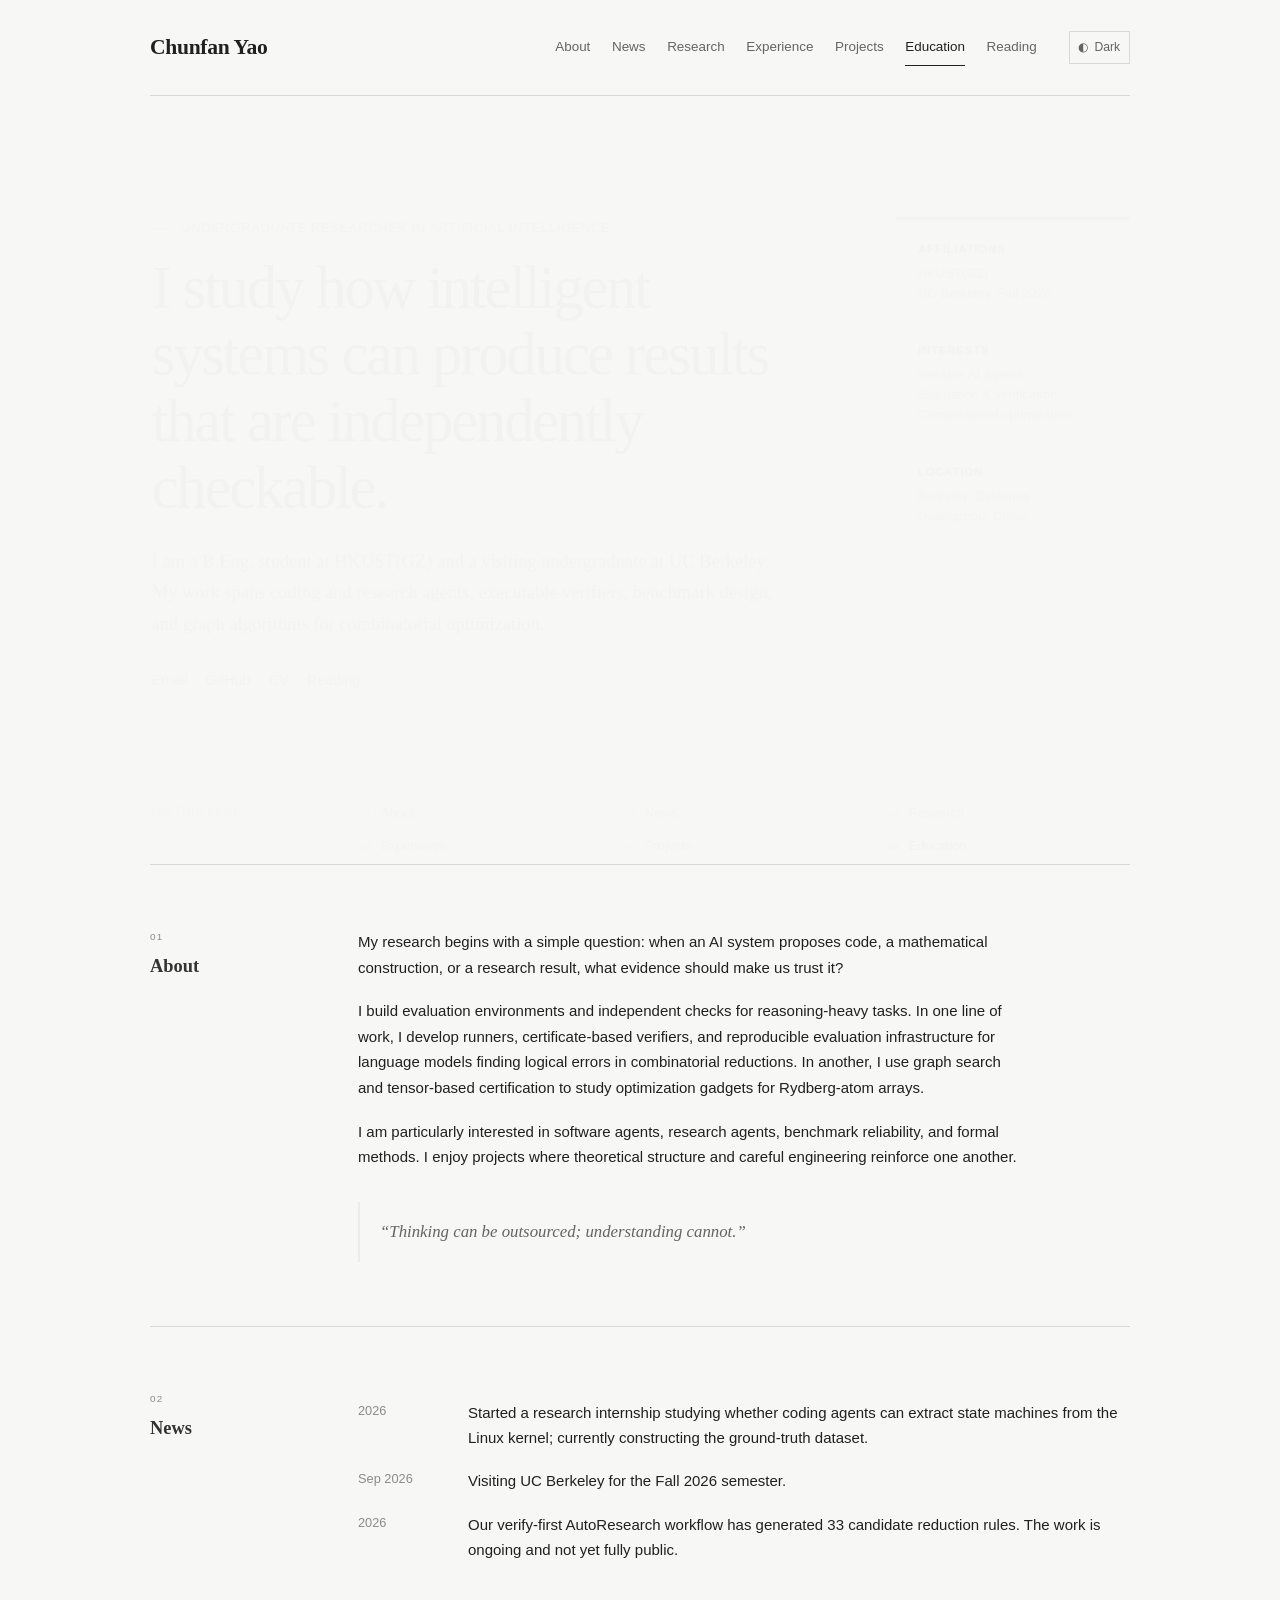
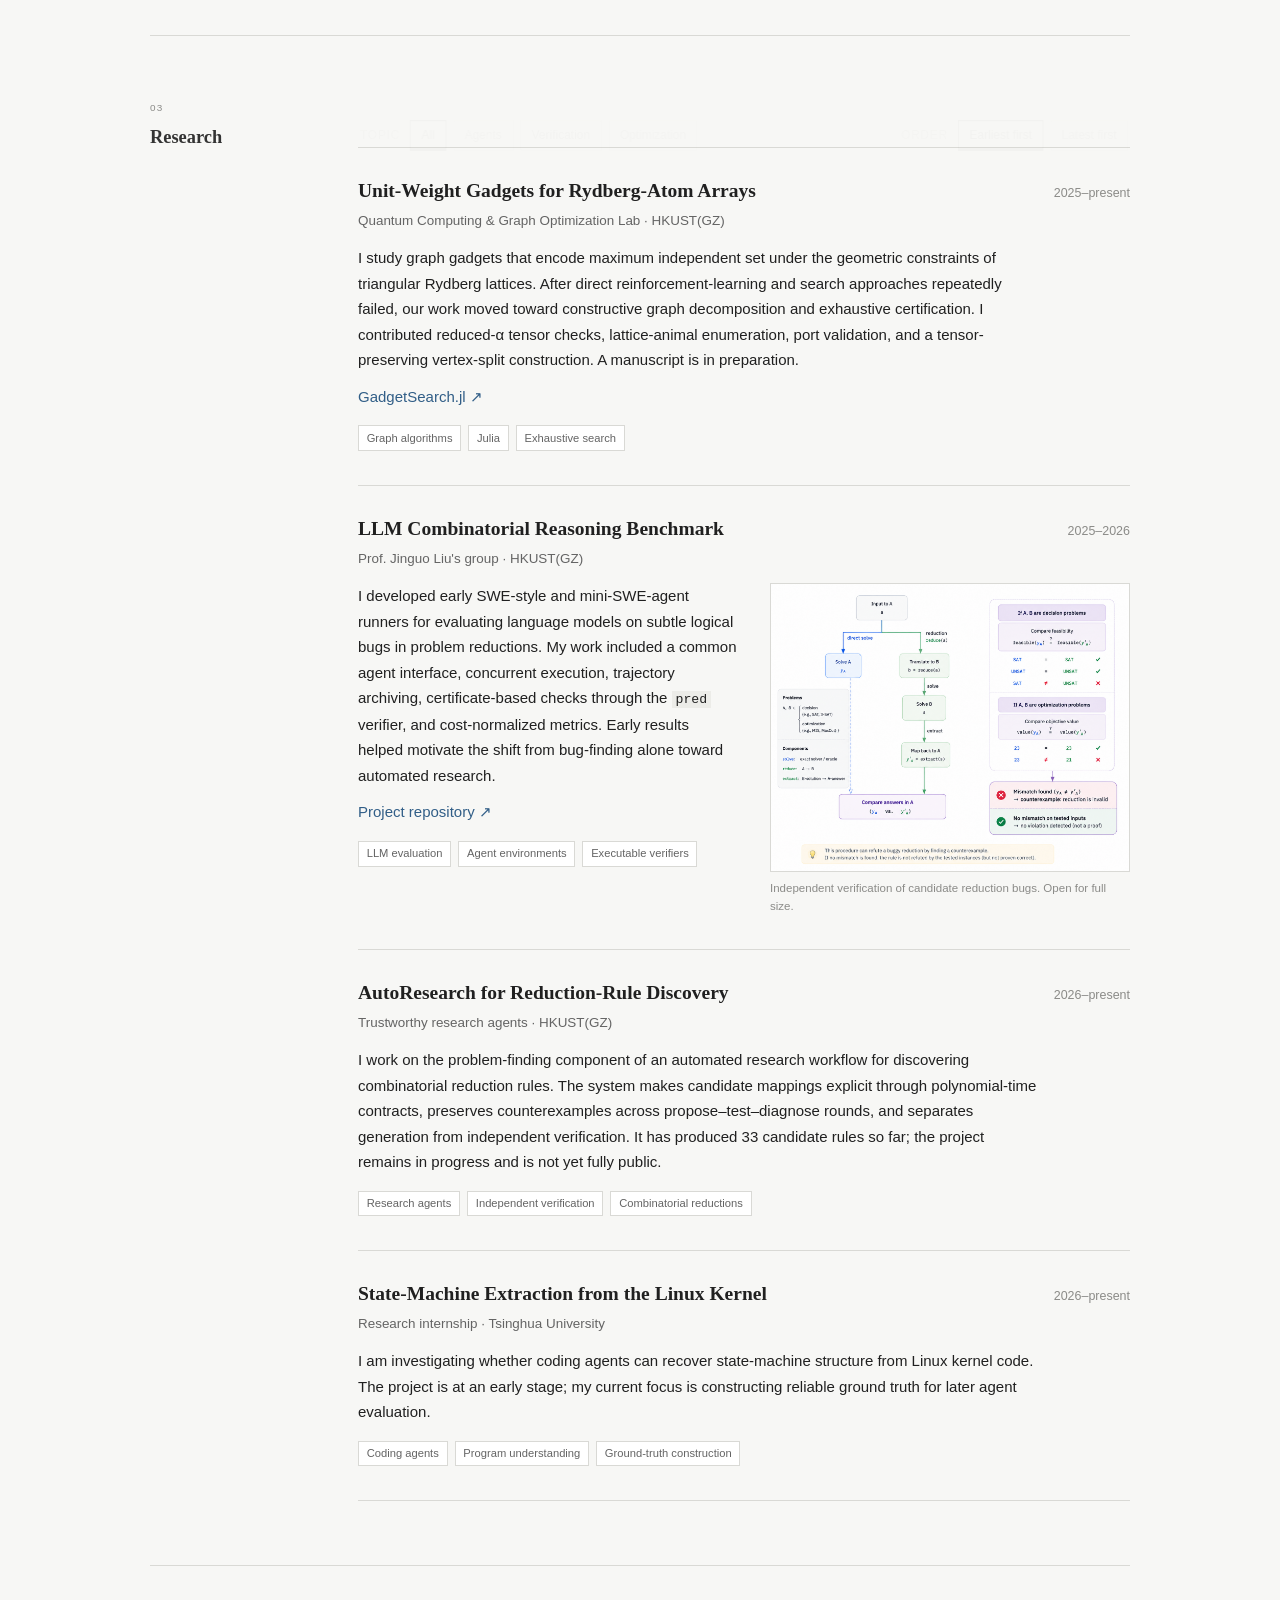
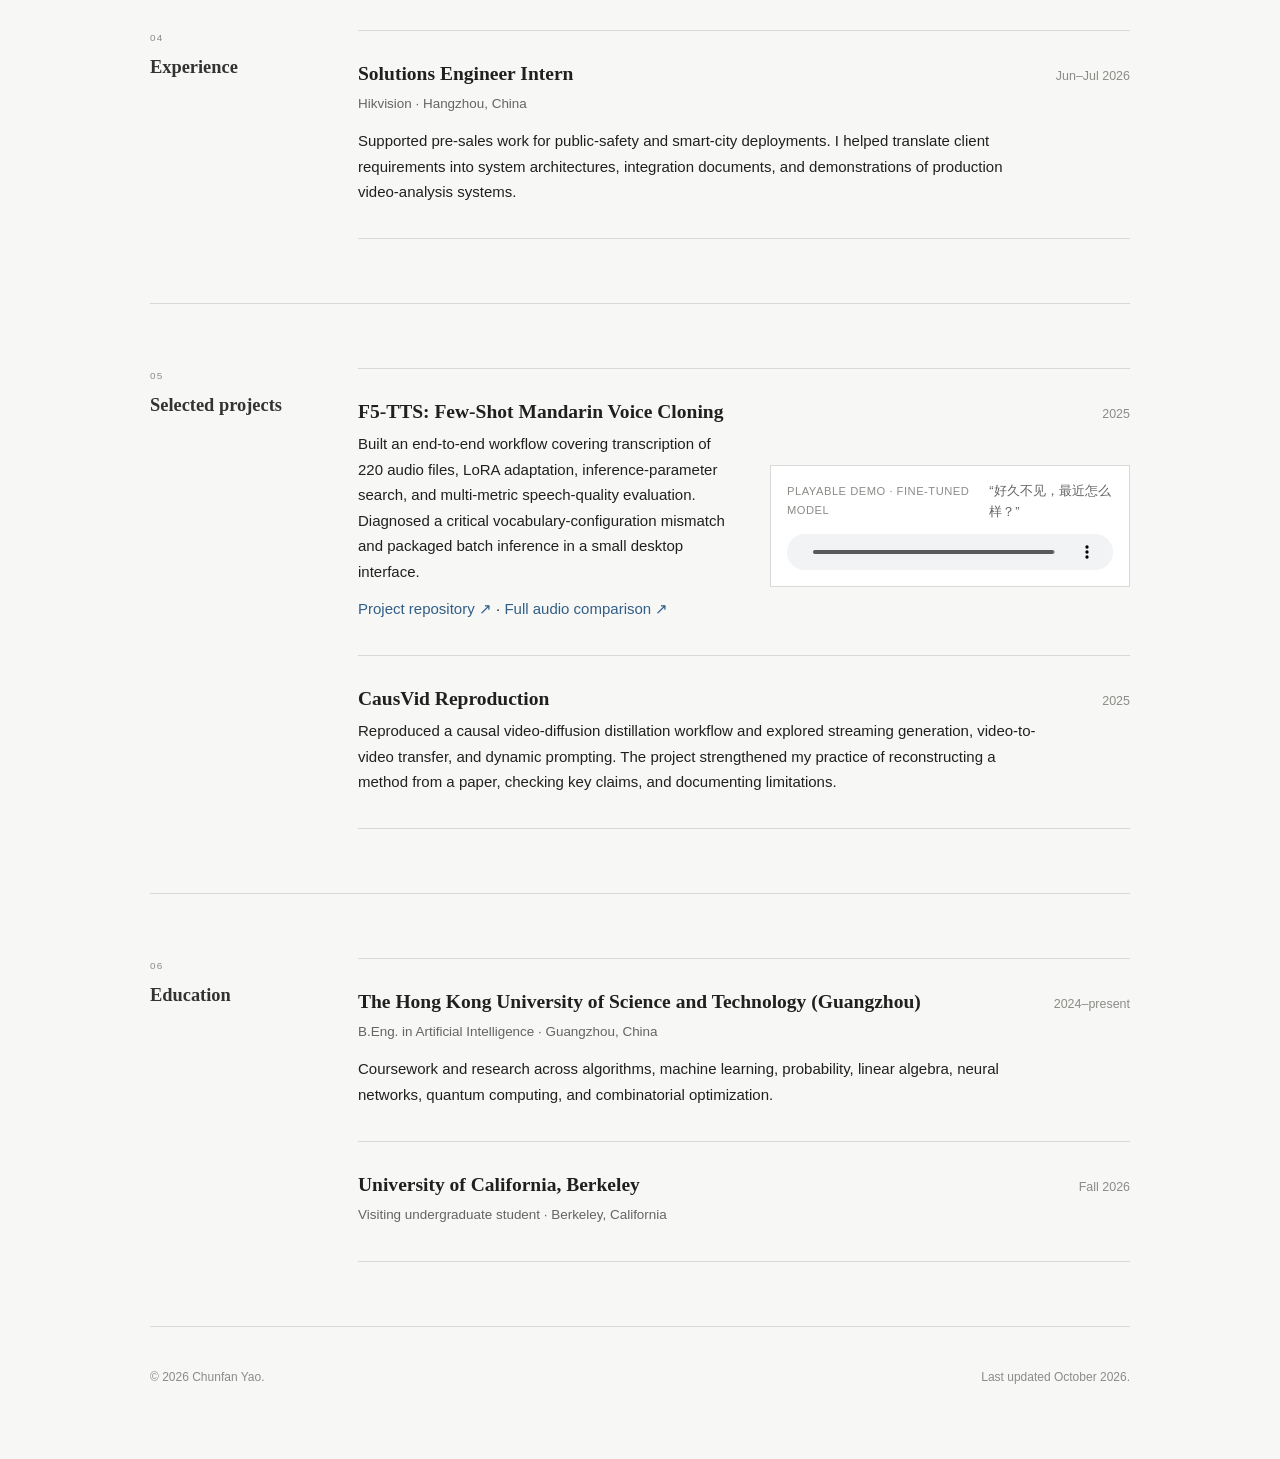
==== index.html @ 8dd17617 "Add project media previews" ====
<!doctype html>
<html lang="en">
<head>
  <meta charset="utf-8">
  <meta name="viewport" content="width=device-width, initial-scale=1">
  <meta name="description" content="Chunfan Yao is an undergraduate researcher working on reliable AI agents, executable verification, and combinatorial optimization.">
  <meta name="theme-color" content="#f7f7f5">
  <title>Chunfan Yao</title>
  <link rel="stylesheet" href="style.css">
</head>
<body>
  <a class="skip-link" href="#main">Skip to content</a>

  <div class="page">
    <header class="masthead">
      <a class="identity" href="#top" aria-label="Chunfan Yao, home">
        <span class="name">Chunfan Yao</span>
      </a>

      <nav aria-label="Primary navigation">
        <a href="#about">About</a>
        <a href="#news">News</a>
        <a href="#research">Research</a>
        <a href="#experience">Experience</a>
        <a href="#projects">Projects</a>
        <a href="#education">Education</a>
        <a href="reading/">Reading</a>
      </nav>
      <button class="theme-toggle" type="button" aria-label="Switch to dark theme" aria-pressed="false">
        <span aria-hidden="true">◐</span><span class="theme-label">Dark</span>
      </button>
    </header>

    <main id="main">
      <section class="intro" id="top">
        <div class="intro-copy">
          <p class="role">Undergraduate researcher in artificial intelligence</p>
          <h1>I study how intelligent systems can produce results that are independently checkable.</h1>
          <p class="lede">I am a B.Eng. student at HKUST(GZ) and a visiting undergraduate at UC Berkeley. My work spans coding and research agents, executable verifiers, benchmark design, and graph algorithms for combinatorial optimization.</p>

          <div class="links" aria-label="Contact and profile links">
            <a href="mailto:cfyao_berk@berkeley.edu">Email</a>
            <a href="https://github.com/Ferrari-72" target="_blank" rel="noopener">GitHub</a>
            <a href="resume.pdf" target="_blank" rel="noopener">CV</a>
            <a href="reading/">Reading</a>
          </div>
        </div>

        <aside class="details" aria-label="Current affiliations and interests">
          <div>
            <h2>Affiliations</h2>
            <p>HKUST(GZ)<br>UC Berkeley, Fall 2026</p>
          </div>
          <div>
            <h2>Interests</h2>
            <p>Reliable AI agents<br>Evaluation &amp; verification<br>Combinatorial optimization</p>
          </div>
          <div>
            <h2>Location</h2>
            <p>Berkeley, California<br>Guangzhou, China</p>
          </div>
        </aside>
      </section>

      <nav class="page-index" aria-label="Page contents">
        <p class="page-index-title">On this page</p>
        <div class="page-index-links">
          <a href="#about"><span>01</span>About</a>
          <a href="#news"><span>02</span>News</a>
          <a href="#research"><span>03</span>Research</a>
          <a href="#experience"><span>04</span>Experience</a>
          <a href="#projects"><span>05</span>Projects</a>
          <a href="#education"><span>06</span>Education</a>
        </div>
      </nav>

      <section id="about">
        <div class="section-label"><h2>About</h2></div>
        <div class="section-content prose">
          <p>My research begins with a simple question: when an AI system proposes code, a mathematical construction, or a research result, what evidence should make us trust it?</p>
          <p>I build evaluation environments and independent checks for reasoning-heavy tasks. In one line of work, I develop runners, certificate-based verifiers, and reproducible evaluation infrastructure for language models finding logical errors in combinatorial reductions. In another, I use graph search and tensor-based certification to study optimization gadgets for Rydberg-atom arrays.</p>
          <p>I am particularly interested in software agents, research agents, benchmark reliability, and formal methods. I enjoy projects where theoretical structure and careful engineering reinforce one another.</p>
          <blockquote class="personal-quote">
            <p>“Thinking can be outsourced; understanding cannot.”</p>
          </blockquote>
        </div>
      </section>

      <section id="news">
        <div class="section-label"><h2>News</h2></div>
        <div class="section-content">
          <ol class="news-list">
            <li><time datetime="2026">2026</time><span>Started a research internship studying whether coding agents can extract state machines from the Linux kernel; currently constructing the ground-truth dataset.</span></li>
            <li><time datetime="2026-09">Sep 2026</time><span>Visiting UC Berkeley for the Fall 2026 semester.</span></li>
            <li><time datetime="2026">2026</time><span>Our verify-first AutoResearch workflow has generated 33 candidate reduction rules. The work is ongoing and not yet fully public.</span></li>
          </ol>
        </div>
      </section>

      <section id="research">
        <div class="section-label"><h2>Research</h2></div>
        <div class="section-content">
          <div class="research-tools">
            <div class="research-tool-group" aria-label="Filter research by topic">
              <span>Topic</span>
              <button type="button" data-filter="all" aria-pressed="true">All</button>
              <button type="button" data-filter="agents" aria-pressed="false">Agents</button>
              <button type="button" data-filter="verification" aria-pressed="false">Verification</button>
              <button type="button" data-filter="optimization" aria-pressed="false">Optimization</button>
            </div>
            <div class="research-tool-group" aria-label="Sort research by time">
              <span>Order</span>
              <button type="button" data-research-sort="asc" aria-pressed="true">Earliest first</button>
              <button type="button" data-research-sort="desc" aria-pressed="false">Latest first</button>
            </div>
          </div>
          <div class="entries" id="research-list" aria-live="polite">
          <article class="entry" data-topics="agents verification" data-sequence="3">
            <div class="entry-heading">
              <h3>AutoResearch for Reduction-Rule Discovery</h3>
              <span>2026–present</span>
            </div>
            <p class="meta">Trustworthy research agents · HKUST(GZ)</p>
            <p>I work on the problem-finding component of an automated research workflow for discovering combinatorial reduction rules. The system makes candidate mappings explicit through polynomial-time contracts, preserves counterexamples across propose–test–diagnose rounds, and separates generation from independent verification. It has produced 33 candidate rules so far; the project remains in progress and is not yet fully public.</p>
            <ul class="tags" aria-label="Topics"><li>Research agents</li><li>Independent verification</li><li>Combinatorial reductions</li></ul>
          </article>

          <article class="entry" data-topics="agents verification" data-sequence="2">
            <div class="entry-heading">
              <h3>LLM Combinatorial Reasoning Benchmark</h3>
              <span>2025–2026</span>
            </div>
            <p class="meta">Prof. Jinguo Liu's group · HKUST(GZ)</p>
            <div class="entry-layout">
              <div class="entry-copy">
                <p>I developed early SWE-style and mini-SWE-agent runners for evaluating language models on subtle logical bugs in problem reductions. My work included a common agent interface, concurrent execution, trajectory archiving, certificate-based checks through the <code>pred</code> verifier, and cost-normalized metrics. Early results helped motivate the shift from bug-finding alone toward automated research.</p>
                <p><a class="inline-link" href="https://github.com/CodingThrust/problem-reductions-benchmark" target="_blank" rel="noopener">Project repository ↗</a></p>
                <ul class="tags" aria-label="Topics"><li>LLM evaluation</li><li>Agent environments</li><li>Executable verifiers</li></ul>
              </div>
              <figure class="project-visual">
                <a href="assets/projects/benchmark-verification.png" target="_blank" rel="noopener" aria-label="Open the benchmark verification diagram at full size">
                  <img src="assets/projects/benchmark-verification.png" width="1400" height="1120" loading="lazy" decoding="async" alt="Diagram showing how direct and reduced solutions are independently compared to identify invalid problem reductions.">
                </a>
                <figcaption>Independent verification of candidate reduction bugs. Open for full size.</figcaption>
              </figure>
            </div>
          </article>

          <article class="entry" data-topics="verification optimization" data-sequence="1">
            <div class="entry-heading">
              <h3>Unit-Weight Gadgets for Rydberg-Atom Arrays</h3>
              <span>2025–present</span>
            </div>
            <p class="meta">Quantum Computing &amp; Graph Optimization Lab · HKUST(GZ)</p>
            <p>I study graph gadgets that encode maximum independent set under the geometric constraints of triangular Rydberg lattices. After direct reinforcement-learning and search approaches repeatedly failed, our work moved toward constructive graph decomposition and exhaustive certification. I contributed reduced-α tensor checks, lattice-animal enumeration, port validation, and a tensor-preserving vertex-split construction. A manuscript is in preparation.</p>
            <p><a class="inline-link" href="https://github.com/isPANN/GadgetSearch.jl" target="_blank" rel="noopener">GadgetSearch.jl ↗</a></p>
            <ul class="tags" aria-label="Topics"><li>Graph algorithms</li><li>Julia</li><li>Exhaustive search</li></ul>
          </article>

          <article class="entry" data-topics="agents" data-sequence="4">
            <div class="entry-heading">
              <h3>State-Machine Extraction from the Linux Kernel</h3>
              <span>2026–present</span>
            </div>
            <p class="meta">Research internship · Tsinghua University</p>
            <p>I am investigating whether coding agents can recover state-machine structure from Linux kernel code. The project is at an early stage; my current focus is constructing reliable ground truth for later agent evaluation.</p>
            <ul class="tags" aria-label="Topics"><li>Coding agents</li><li>Program understanding</li><li>Ground-truth construction</li></ul>
          </article>
          </div>
        </div>
      </section>

      <section id="experience">
        <div class="section-label"><h2>Experience</h2></div>
        <div class="section-content entries compact">
          <article class="entry">
            <div class="entry-heading">
              <h3>Solutions Engineer Intern</h3>
              <span>Jun–Jul 2026</span>
            </div>
            <p class="meta">Hikvision · Hangzhou, China</p>
            <p>Supported pre-sales work for public-safety and smart-city deployments. I helped translate client requirements into system architectures, integration documents, and demonstrations of production video-analysis systems.</p>
          </article>
        </div>
      </section>

      <section id="projects">
        <div class="section-label"><h2>Selected projects</h2></div>
        <div class="section-content entries compact">
          <article class="entry">
            <div class="entry-heading"><h3>F5-TTS: Few-Shot Mandarin Voice Cloning</h3><span>2025</span></div>
            <div class="entry-layout entry-layout--audio">
              <div class="entry-copy">
                <p>Built an end-to-end workflow covering transcription of 220 audio files, LoRA adaptation, inference-parameter search, and multi-metric speech-quality evaluation. Diagnosed a critical vocabulary-configuration mismatch and packaged batch inference in a small desktop interface.</p>
                <p><a class="inline-link" href="https://github.com/Ferrari-72/F5TTS-Child-Voice-Finetune" target="_blank" rel="noopener">Project repository ↗</a> <span aria-hidden="true">·</span> <a class="inline-link" href="https://ferrari-72.github.io/F5TTS-Child-Voice-Finetune/" target="_blank" rel="noopener">Full audio comparison ↗</a></p>
              </div>
              <div class="audio-demo">
                <div class="audio-demo-label">
                  <span>Playable demo · fine-tuned model</span>
                  <strong lang="zh-CN">“好久不见，最近怎么样？”</strong>
                </div>
                <audio controls preload="metadata" aria-label="F5-TTS synthesized Mandarin speech sample">
                  <source src="assets/audio/f5tts-mandarin-demo.wav" type="audio/wav">
                  Your browser does not support embedded audio.
                </audio>
              </div>
            </div>
          </article>
          <article class="entry">
            <div class="entry-heading"><h3>CausVid Reproduction</h3><span>2025</span></div>
            <p>Reproduced a causal video-diffusion distillation workflow and explored streaming generation, video-to-video transfer, and dynamic prompting. The project strengthened my practice of reconstructing a method from a paper, checking key claims, and documenting limitations.</p>
          </article>
        </div>
      </section>

      <section id="education">
        <div class="section-label"><h2>Education</h2></div>
        <div class="section-content entries compact">
          <article class="entry">
            <div class="entry-heading">
              <h3>The Hong Kong University of Science and Technology (Guangzhou)</h3>
              <span>2024–present</span>
            </div>
            <p class="meta">B.Eng. in Artificial Intelligence · Guangzhou, China</p>
            <p>Coursework and research across algorithms, machine learning, probability, linear algebra, neural networks, quantum computing, and combinatorial optimization.</p>
          </article>
          <article class="entry">
            <div class="entry-heading">
              <h3>University of California, Berkeley</h3>
              <span>Fall 2026</span>
            </div>
            <p class="meta">Visiting undergraduate student · Berkeley, California</p>
          </article>
        </div>
      </section>
    </main>

    <footer>
      <p>© 2026 Chunfan Yao.</p>
      <p>Last updated October 2026.</p>
    </footer>
  </div>
  <button class="back-to-top" type="button" aria-label="Back to top">↑</button>
  <script src="script.js"></script>
</body>
</html>
---- style.css ----
:root {
  --paper: #f7f7f5;
  --surface: #ffffff;
  --ink: #202020;
  --muted: #646464;
  --faint: #8b8b88;
  --line: #d9d9d5;
  --link: #315e87;
  --accent: #ecece8;
  --width: 980px;
  --serif: Georgia, "Times New Roman", serif;
  --sans: Arial, "Helvetica Neue", Helvetica, sans-serif;
  color-scheme: light;
}

html[data-theme="dark"] {
  --paper: #181817;
  --surface: #222220;
  --ink: #eeeeea;
  --muted: #b4b4ae;
  --faint: #8f8f89;
  --line: #3b3b38;
  --link: #8db8dc;
  --accent: #272725;
  color-scheme: dark;
}

* { box-sizing: border-box; }

::selection {
  color: #111;
  background: #dce7ef;
}

html[data-theme="dark"] ::selection {
  color: #fff;
  background: #36566f;
}

html {
  scroll-behavior: smooth;
  scroll-padding-top: 2rem;
}

body {
  margin: 0;
  color: var(--ink);
  background: var(--paper);
  font-family: var(--sans);
  font-size: 15px;
  line-height: 1.7;
  text-rendering: optimizeLegibility;
  transition: color .2s ease, background-color .2s ease;
}

a { color: inherit; }

.skip-link {
  position: fixed;
  top: -5rem;
  left: 1rem;
  z-index: 10;
  padding: .55rem .8rem;
  background: var(--ink);
  color: #fff;
}

.skip-link:focus { top: 1rem; }

.page {
  width: min(calc(100% - 3rem), var(--width));
  margin: 0 auto;
}

.masthead {
  display: flex;
  min-height: 96px;
  align-items: center;
  gap: 2rem;
  border-bottom: 1px solid var(--line);
}

.identity {
  display: inline-flex;
  align-items: baseline;
  gap: .6rem;
  text-decoration: none;
}

.name {
  font-family: var(--serif);
  font-size: 1.35rem;
  font-weight: 700;
  letter-spacing: -.015em;
  transition: color .18s ease;
}

.identity:hover .name { color: var(--link); }

nav {
  display: flex;
  flex-wrap: wrap;
  gap: 1.35rem;
  margin-left: auto;
}

nav a,
.links a,
.inline-link {
  color: var(--link);
  text-decoration: none;
}

nav a {
  position: relative;
  color: var(--muted);
  font-size: .84rem;
}

nav a::after {
  position: absolute;
  right: 0;
  bottom: -.45rem;
  left: 0;
  height: 1px;
  background: currentColor;
  content: "";
  opacity: 0;
  transform: scaleX(.25);
  transition: opacity .18s ease, transform .18s ease;
}

nav a.active {
  color: var(--ink);
}

nav a.active::after {
  opacity: 1;
  transform: scaleX(1);
}

nav a:hover,
.links a:hover,
.inline-link:hover {
  color: var(--ink);
  text-decoration: underline;
  text-underline-offset: .2em;
}

.theme-toggle,
.research-tools button,
.reading-filters button,
.back-to-top {
  border: 1px solid var(--line);
  color: var(--muted);
  background: transparent;
  font: inherit;
  cursor: pointer;
}

.theme-toggle {
  display: inline-flex;
  align-items: center;
  gap: .38rem;
  padding: .3rem .55rem;
  font-size: .76rem;
}

.theme-toggle:hover,
.research-tools button:hover,
.research-tools button[aria-pressed="true"],
.reading-filters button:hover,
.reading-filters button[aria-pressed="true"],
.back-to-top:hover {
  border-color: var(--ink);
  color: var(--ink);
}

.intro {
  display: grid;
  grid-template-columns: minmax(0, 1fr) 235px;
  gap: 5rem;
  padding: 6.25rem 0 5.25rem;
}

.intro-copy,
.section-content,
.entry-heading h3 {
  min-width: 0;
}

.role {
  display: flex;
  align-items: center;
  gap: .65rem;
  margin: 0 0 1rem;
  color: var(--muted);
  font-size: .82rem;
  letter-spacing: .045em;
  text-transform: uppercase;
}

.role::before {
  width: 1.2rem;
  height: 1px;
  background: var(--link);
  content: "";
}

h1,
h2,
h3,
p { margin-top: 0; }

h1 {
  max-width: 710px;
  margin-bottom: 1.5rem;
  font-family: var(--serif);
  font-size: clamp(2.25rem, 5vw, 3.8rem);
  font-weight: 400;
  letter-spacing: -.035em;
  line-height: 1.1;
}

.lede {
  max-width: 650px;
  color: #454545;
  font-family: var(--serif);
  font-size: 1.16rem;
  line-height: 1.7;
}

html[data-theme="dark"] .lede,
html[data-theme="dark"] .details p,
html[data-theme="dark"] .section-label h2 {
  color: var(--ink);
}

.links {
  display: flex;
  gap: 1.15rem;
  margin-top: 1.8rem;
  font-size: .9rem;
}

.details {
  align-self: start;
  padding: 1.25rem 1.4rem;
  border-top: 3px solid var(--ink);
  background: var(--accent);
}

html[data-theme="dark"] .details div + div {
  border-color: var(--line);
}

.details div + div {
  margin-top: 1.15rem;
  padding-top: 1.15rem;
  border-top: 1px solid #d2d2cd;
}

.details h2 {
  margin-bottom: .25rem;
  font-size: .72rem;
  letter-spacing: .07em;
  text-transform: uppercase;
}

.details p {
  margin-bottom: 0;
  color: #52524f;
  font-size: .82rem;
  line-height: 1.55;
}

nav.page-index {
  display: grid;
  grid-template-columns: 160px minmax(0, 1fr);
  gap: 3rem;
  margin: 0;
  padding: 1.45rem 0 1.6rem;
  border-top: 1px solid var(--line);
  border-bottom: 1px solid var(--line);
}

.page-index-title {
  margin: 0;
  color: var(--faint);
  font-size: .68rem;
  letter-spacing: .1em;
  text-transform: uppercase;
}

.page-index-links {
  display: grid;
  grid-template-columns: repeat(3, minmax(0, 1fr));
  gap: .65rem 1.5rem;
}

nav.page-index a {
  display: flex;
  align-items: baseline;
  gap: .55rem;
  color: var(--muted);
  font-size: .82rem;
}

nav.page-index a::after { display: none; }

nav.page-index a span {
  color: var(--faint);
  font-size: .62rem;
  font-variant-numeric: tabular-nums;
  letter-spacing: .08em;
}

nav.page-index a:hover,
nav.page-index a.active {
  color: var(--ink);
  text-decoration: none;
}

nav.page-index a.active span { color: var(--link); }

main { counter-reset: section-index; }

main > section:not(.intro):not(.reading-intro) {
  counter-increment: section-index;
}

main > section:not(.intro) {
  display: grid;
  grid-template-columns: 160px minmax(0, 1fr);
  gap: 3rem;
  padding: 4rem 0;
  border-top: 1px solid var(--line);
}

.section-label h2 {
  position: sticky;
  top: 1.5rem;
  margin: 0;
  color: #333;
  font-family: var(--serif);
  font-size: 1.15rem;
  font-weight: 700;
}

.section-label h2::before {
  display: block;
  margin-bottom: .35rem;
  color: var(--faint);
  content: counter(section-index, decimal-leading-zero);
  font-family: var(--sans);
  font-size: .62rem;
  font-weight: 400;
  letter-spacing: .12em;
}

.prose p {
  max-width: 660px;
  margin-bottom: 1.15rem;
}

.prose p:last-child { margin-bottom: 0; }

.personal-quote {
  max-width: 660px;
  margin: 2rem 0 0;
  padding: 1rem 0 1rem 1.25rem;
  border-left: 2px solid var(--accent);
  color: var(--muted);
  font-family: var(--serif);
  font-size: 1.05rem;
  font-style: italic;
}

.personal-quote p { margin: 0; }

.news-list {
  margin: 0;
  padding: 0;
  list-style: none;
}

.news-list li {
  display: grid;
  grid-template-columns: 90px minmax(0, 1fr);
  gap: 1.25rem;
  padding: .55rem 0;
}

.news-list time {
  color: var(--faint);
  font-size: .8rem;
  font-variant-numeric: tabular-nums;
}

.research-tools {
  display: flex;
  flex-wrap: wrap;
  align-items: flex-start;
  justify-content: space-between;
  gap: .75rem 1.5rem;
  margin-bottom: 1rem;
}

.research-tool-group {
  display: flex;
  flex-wrap: wrap;
  align-items: center;
  gap: .45rem;
}

.research-tool-group > span {
  margin-right: .2rem;
  color: var(--faint);
  font-size: .75rem;
  text-transform: uppercase;
  letter-spacing: .06em;
}

.research-tools button {
  padding: .28rem .65rem;
  font-size: .75rem;
}

.research-tools button[aria-pressed="true"] {
  background: var(--accent);
  box-shadow: inset 0 -2px 0 var(--ink);
}

.entries { border-top: 1px solid var(--line); }

.entry {
  padding: 1.9rem 0 2.1rem;
  border-bottom: 1px solid var(--line);
}

.entry[hidden] { display: none; }

.entry-heading {
  display: flex;
  align-items: baseline;
  justify-content: space-between;
  gap: 1.5rem;
}

.entry h3 {
  margin-bottom: .35rem;
  font-family: var(--serif);
  font-size: 1.22rem;
  line-height: 1.35;
}

.entry-heading > span {
  flex: 0 0 auto;
  color: var(--faint);
  font-size: .78rem;
  font-variant-numeric: tabular-nums;
}

.meta {
  margin-bottom: .75rem;
  color: var(--muted);
  font-size: .84rem;
}

.entry p:not(.meta) {
  max-width: 680px;
  margin-bottom: .7rem;
}

.entry p:last-child { margin-bottom: 0; }

.entry-layout {
  display: grid;
  gap: 1.25rem;
  align-items: start;
}

.entry-copy { min-width: 0; }

.project-visual {
  margin: 0;
}

.project-visual a {
  display: block;
  overflow: hidden;
  border: 1px solid var(--line);
  background: #fff;
}

.project-visual img {
  display: block;
  width: 100%;
  height: auto;
}

.project-visual figcaption {
  margin-top: .55rem;
  color: var(--faint);
  font-size: .72rem;
  line-height: 1.5;
}

.audio-demo {
  margin: 0;
  padding: .85rem 1rem 1rem;
  border: 1px solid var(--line);
  background: var(--surface);
}

.audio-demo-label {
  display: flex;
  align-items: baseline;
  justify-content: space-between;
  gap: 1rem;
  margin-bottom: .7rem;
}

.audio-demo-label span {
  color: var(--faint);
  font-size: .7rem;
  letter-spacing: .045em;
  text-transform: uppercase;
}

.audio-demo-label strong {
  color: var(--muted);
  font-size: .8rem;
  font-weight: 500;
}

.audio-demo audio {
  display: block;
  width: 100%;
  height: 2.25rem;
}

@media (min-width: 980px) {
  .entry-layout {
    grid-template-columns: minmax(0, 1fr) minmax(280px, 360px);
    gap: 2rem;
  }

  .entry-layout--audio { align-items: center; }
}

.tags {
  display: flex;
  flex-wrap: wrap;
  gap: .45rem;
  margin: 1rem 0 0;
  padding: 0;
  list-style: none;
}

.tags li {
  padding: .15rem .48rem;
  border: 1px solid var(--line);
  color: var(--muted);
  background: var(--surface);
  font-size: .7rem;
}

code {
  padding: .08rem .25rem;
  background: var(--accent);
  font-size: .88em;
}

footer {
  display: flex;
  justify-content: space-between;
  gap: 1rem;
  padding: 2.5rem 0 4.5rem;
  border-top: 1px solid var(--line);
  color: var(--faint);
  font-size: .75rem;
}

footer p { margin: 0; }

.back-to-top {
  position: fixed;
  right: 1.3rem;
  bottom: 1.3rem;
  display: grid;
  width: 2.35rem;
  height: 2.35rem;
  place-items: center;
  background: var(--paper);
  opacity: 0;
  pointer-events: none;
  transform: translateY(.5rem);
  transition: opacity .18s ease, transform .18s ease, color .18s ease, border-color .18s ease;
}

.back-to-top.visible {
  opacity: 1;
  pointer-events: auto;
  transform: translateY(0);
}

.reveal-on-scroll {
  opacity: .02;
  transform: translateY(20px) scale(.995);
  transition:
    opacity .68s cubic-bezier(.22, 1, .36, 1),
    transform .68s cubic-bezier(.22, 1, .36, 1);
  will-change: opacity, transform;
}

.reveal-on-scroll.is-visible {
  opacity: 1;
  transform: translateY(0) scale(1);
  will-change: auto;
}

.sr-only {
  position: absolute;
  width: 1px;
  height: 1px;
  padding: 0;
  margin: -1px;
  overflow: hidden;
  clip: rect(0, 0, 0, 0);
  white-space: nowrap;
  border: 0;
}

main > section.reading-intro {
  display: block;
  max-width: 760px;
  padding: 6.5rem 0 5rem;
}

.reading-intro h1 {
  max-width: 680px;
  margin: .7rem 0 1rem;
}

.reading-intro .lede { max-width: 680px; }

.reading-summary {
  margin-top: 1.35rem;
  color: var(--faint);
  font-size: .8rem;
}

.reading-summary span { padding: 0 .35rem; }

.reading-library { border-top: 1px solid var(--line); }

.reading-controls {
  display: grid;
  gap: .9rem;
  margin-bottom: 1.35rem;
}

.paper-search input {
  width: 100%;
  padding: .72rem .8rem;
  border: 1px solid var(--line);
  border-radius: 0;
  color: var(--ink);
  background: var(--surface);
  font: inherit;
  font-size: .88rem;
}

.paper-search input::placeholder { color: var(--faint); }

.reading-filters {
  display: flex;
  flex-wrap: wrap;
  gap: .45rem;
}

.reading-filters button {
  padding: .32rem .65rem;
  font-size: .75rem;
}

.reading-filters button[aria-pressed="true"] {
  background: var(--accent);
  box-shadow: inset 0 -2px 0 var(--ink);
}

.result-count {
  color: var(--faint);
  font-size: .75rem;
}

.paper-list { border-top: 1px solid var(--line); }

.paper-item {
  padding: 2.05rem 0 2.2rem;
  border-bottom: 1px solid var(--line);
}

.paper-item[hidden] { display: none; }

.paper-topline {
  display: flex;
  align-items: baseline;
  justify-content: space-between;
  gap: 1rem;
  margin-bottom: .55rem;
}

.paper-status,
.paper-topline time {
  color: var(--faint);
  font-size: .72rem;
  letter-spacing: .035em;
  text-transform: uppercase;
}

.paper-item h3 {
  max-width: 760px;
  margin: 0 0 .45rem;
  font-family: var(--serif);
  font-size: 1.28rem;
  line-height: 1.35;
}

.paper-item h3 a { color: var(--ink); }
.paper-item h3 a:hover { color: var(--link); }

.paper-authors {
  margin-bottom: .85rem;
  color: var(--muted);
  font-size: .84rem;
}

.paper-note { max-width: 740px; }
.paper-note strong { font-weight: 700; }

.paper-empty {
  padding: 2rem 0;
  color: var(--muted);
}

:focus-visible {
  outline: 2px solid var(--link);
  outline-offset: 3px;
}

@media (max-width: 760px) {
  .page { width: min(calc(100% - 2rem), var(--width)); }

  .masthead {
    display: grid;
    grid-template-columns: 1fr auto;
    padding: 1.2rem 0 1rem;
  }

  nav {
    grid-column: 1 / -1;
    margin-left: 0;
    margin-top: .75rem;
    gap: .65rem 1rem;
  }

  .theme-toggle {
    align-self: center;
  }

  .intro {
    grid-template-columns: 1fr;
    gap: 2.5rem;
    padding: 3.8rem 0 3.4rem;
  }

  main > section.reading-intro { padding: 4rem 0 3.5rem; }

  .details { max-width: 420px; }

  nav.page-index {
    grid-template-columns: 1fr;
    gap: .8rem;
    margin-top: 0;
  }

  .page-index-links {
    grid-template-columns: repeat(2, minmax(0, 1fr));
    gap: .65rem 1rem;
  }

  main > section:not(.intro) {
    grid-template-columns: 1fr;
    gap: 1.4rem;
    padding: 2.8rem 0;
  }

  .section-label h2 { position: static; }

  .entry-heading { display: block; }

  .entry-heading > span {
    display: block;
    margin-bottom: .35rem;
  }

  .audio-demo-label {
    display: grid;
    gap: .25rem;
  }

  footer { display: block; }
}

@media (prefers-reduced-motion: reduce) {
  html { scroll-behavior: auto; }
  *, *::before, *::after { transition-duration: .01ms !important; }
  .reveal-on-scroll {
    opacity: 1;
    transform: none;
  }
}
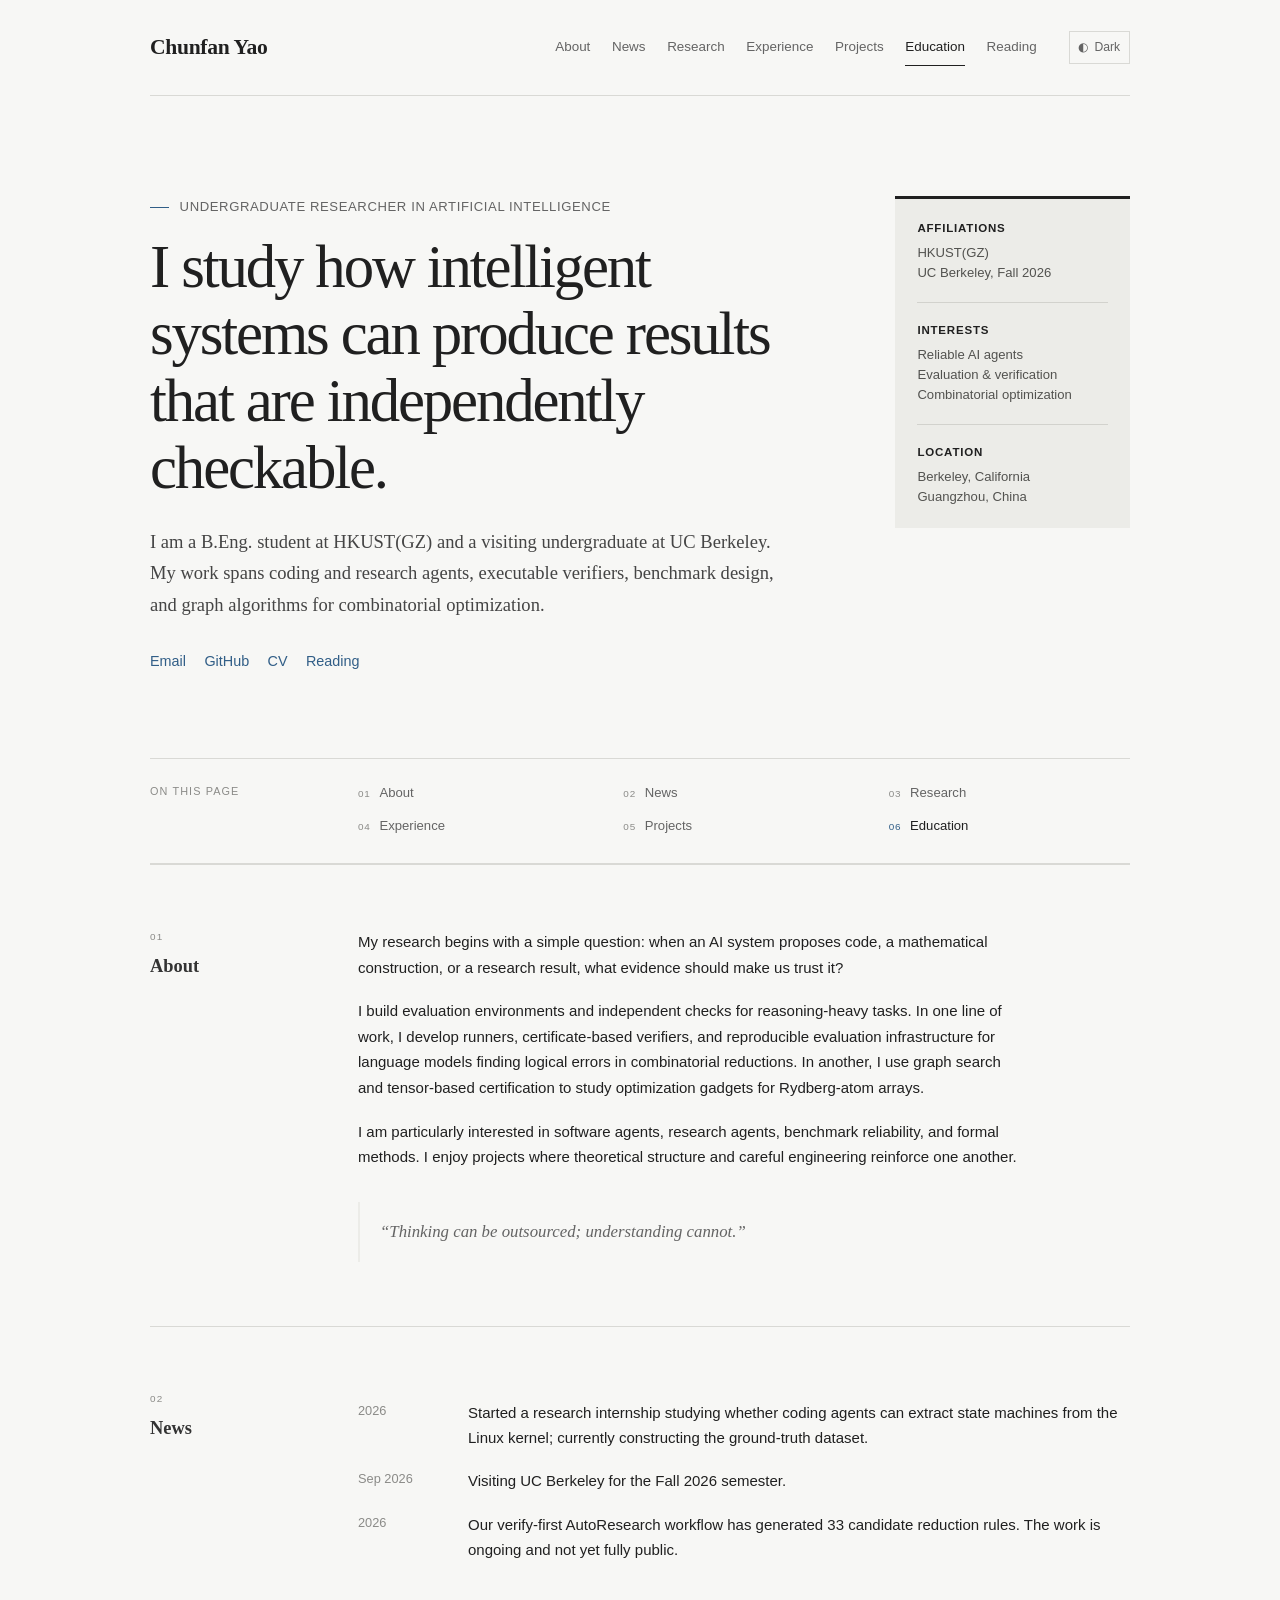
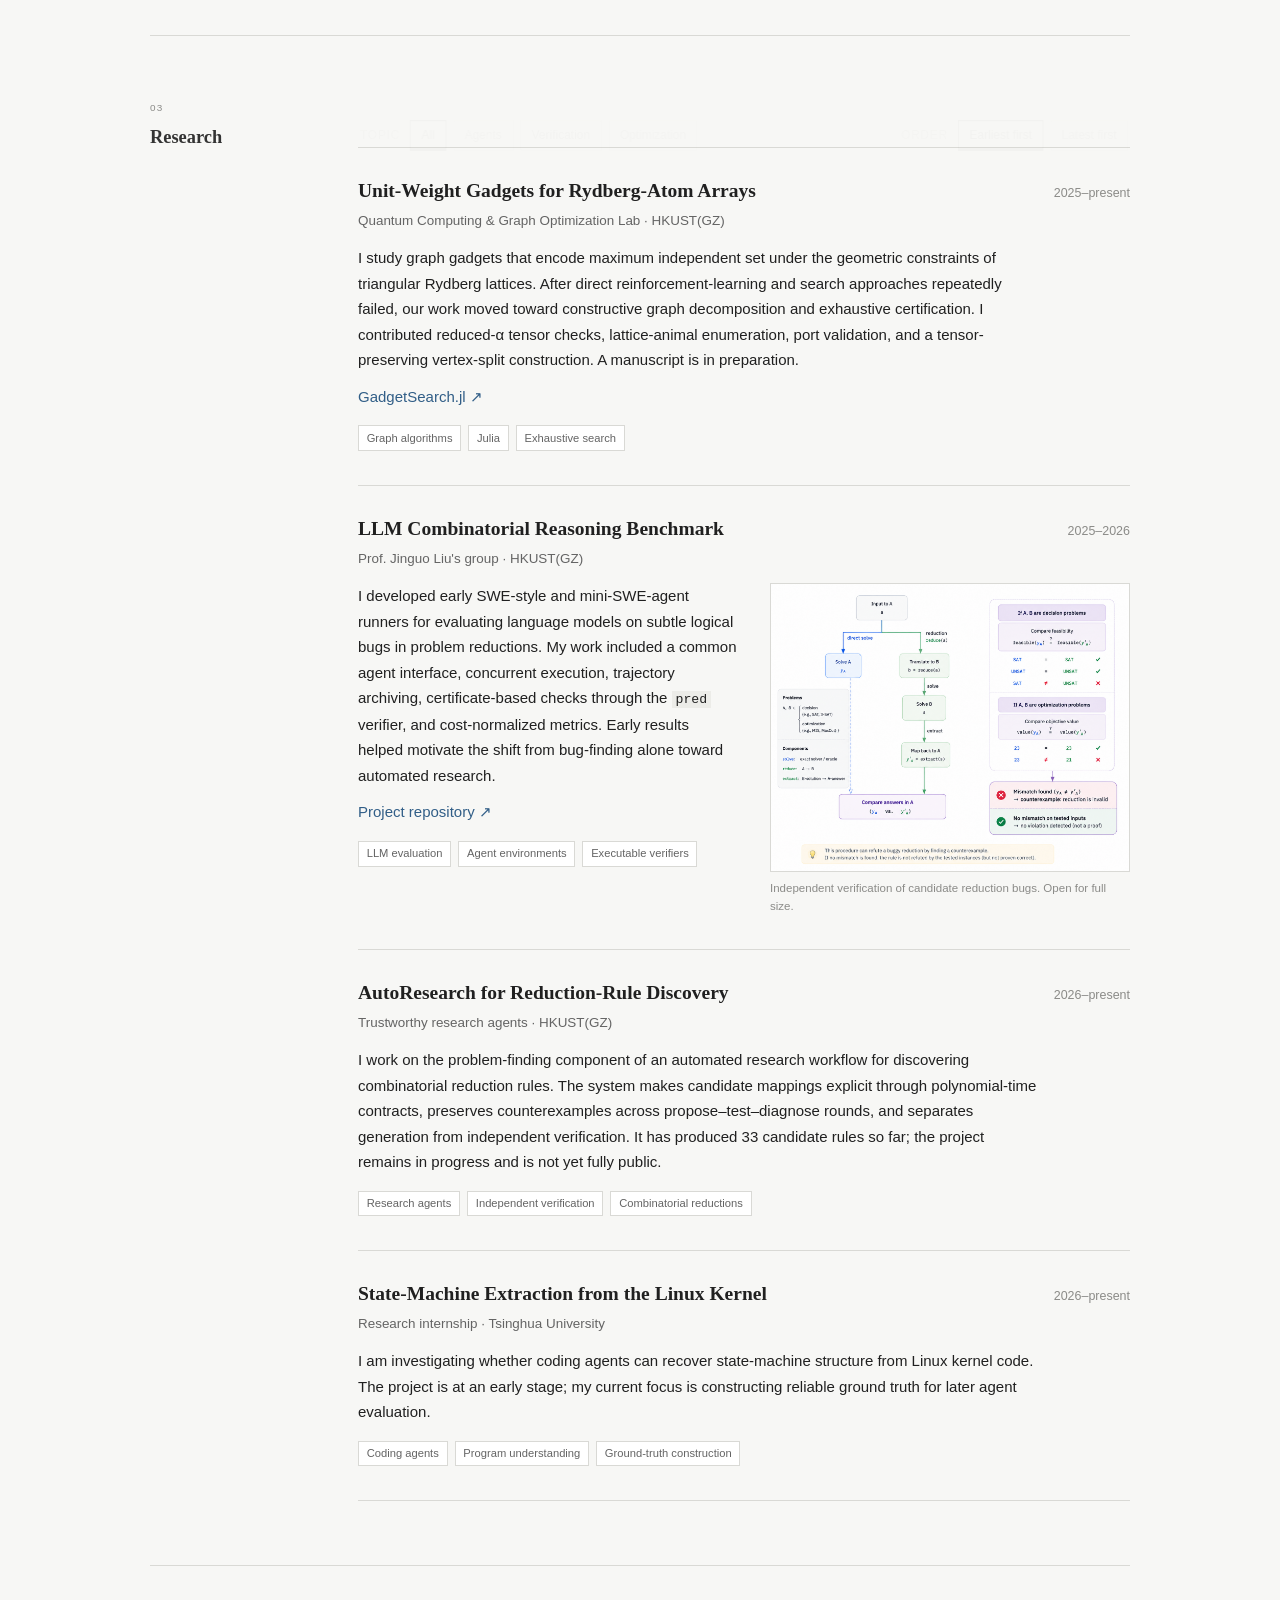
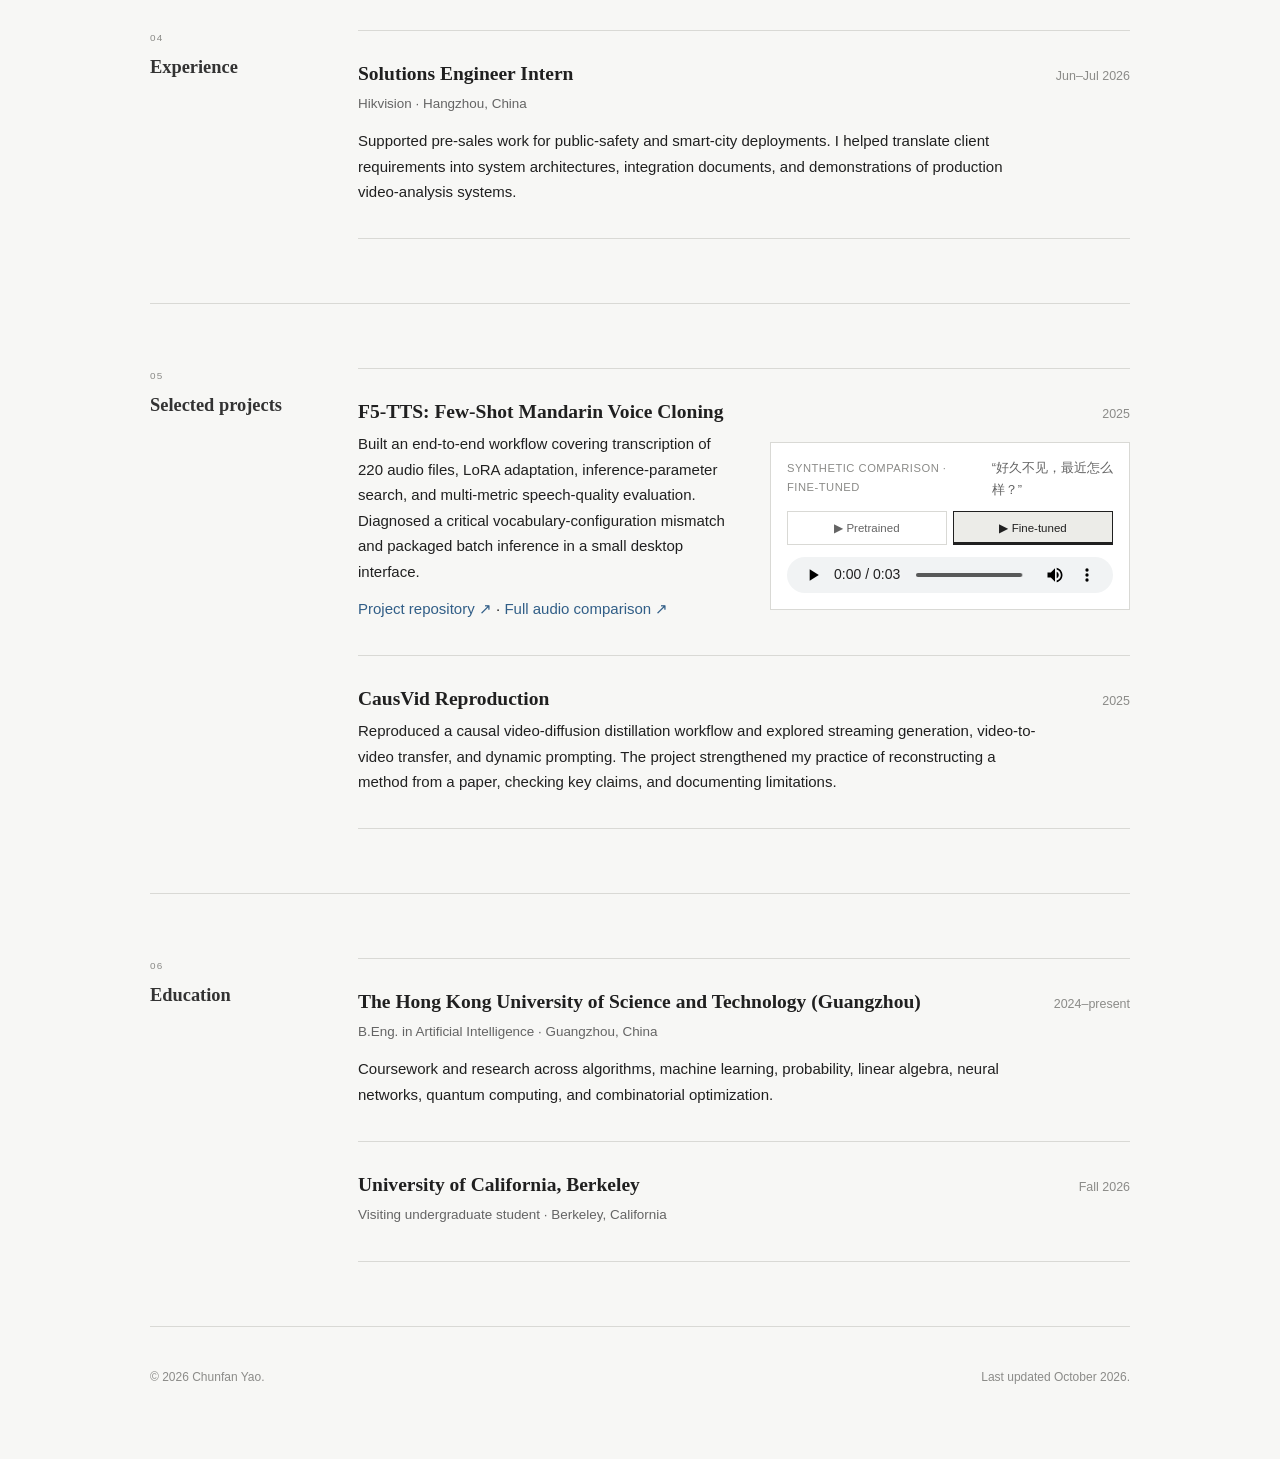
==== commit 473646bf: "Add F5-TTS audio comparison switcher" ====
--- a/index.html
+++ b/index.html
@@ -6,7 +6,7 @@
   <meta name="description" content="Chunfan Yao is an undergraduate researcher working on reliable AI agents, executable verification, and combinatorial optimization.">
   <meta name="theme-color" content="#f7f7f5">
   <title>Chunfan Yao</title>
-  <link rel="stylesheet" href="style.css">
+  <link rel="stylesheet" href="style.css?v=20261008-3">
 </head>
 <body>
   <a class="skip-link" href="#main">Skip to content</a>
@@ -194,10 +194,14 @@
                 <p>Built an end-to-end workflow covering transcription of 220 audio files, LoRA adaptation, inference-parameter search, and multi-metric speech-quality evaluation. Diagnosed a critical vocabulary-configuration mismatch and packaged batch inference in a small desktop interface.</p>
                 <p><a class="inline-link" href="https://github.com/Ferrari-72/F5TTS-Child-Voice-Finetune" target="_blank" rel="noopener">Project repository ↗</a> <span aria-hidden="true">·</span> <a class="inline-link" href="https://ferrari-72.github.io/F5TTS-Child-Voice-Finetune/" target="_blank" rel="noopener">Full audio comparison ↗</a></p>
               </div>
-              <div class="audio-demo">
+              <div class="audio-demo" data-audio-switcher>
                 <div class="audio-demo-label">
-                  <span>Playable demo · fine-tuned model</span>
+                  <span data-audio-status>Synthetic comparison · fine-tuned</span>
                   <strong lang="zh-CN">“好久不见，最近怎么样？”</strong>
+                </div>
+                <div class="audio-variant-switch" role="group" aria-label="Choose and play an F5-TTS model sample">
+                  <button type="button" data-audio-src="assets/audio/f5tts-pretrained-demo.wav" data-audio-name="Pretrained" aria-pressed="false">▶ Pretrained</button>
+                  <button type="button" data-audio-src="assets/audio/f5tts-mandarin-demo.wav" data-audio-name="Fine-tuned" aria-pressed="true">▶ Fine-tuned</button>
                 </div>
                 <audio controls preload="metadata" aria-label="F5-TTS synthesized Mandarin speech sample">
                   <source src="assets/audio/f5tts-mandarin-demo.wav" type="audio/wav">
@@ -241,6 +245,6 @@
     </footer>
   </div>
   <button class="back-to-top" type="button" aria-label="Back to top">↑</button>
-  <script src="script.js"></script>
+  <script src="script.js?v=20261008-3"></script>
 </body>
 </html>
--- a/style.css
+++ b/style.css
@@ -150,6 +150,7 @@
 .theme-toggle,
 .research-tools button,
 .reading-filters button,
+.audio-variant-switch button,
 .back-to-top {
   border: 1px solid var(--line);
   color: var(--muted);
@@ -171,6 +172,8 @@
 .research-tools button[aria-pressed="true"],
 .reading-filters button:hover,
 .reading-filters button[aria-pressed="true"],
+.audio-variant-switch button:hover,
+.audio-variant-switch button[aria-pressed="true"],
 .back-to-top:hover {
   border-color: var(--ink);
   color: var(--ink);
@@ -483,6 +486,8 @@
 .entry-copy { min-width: 0; }
 
 .project-visual {
+  width: 100%;
+  min-width: 0;
   margin: 0;
 }
 
@@ -507,6 +512,8 @@
 }
 
 .audio-demo {
+  width: 100%;
+  min-width: 0;
   margin: 0;
   padding: .85rem 1rem 1rem;
   border: 1px solid var(--line);
@@ -532,6 +539,23 @@
   color: var(--muted);
   font-size: .8rem;
   font-weight: 500;
+}
+
+.audio-variant-switch {
+  display: grid;
+  grid-template-columns: 1fr 1fr;
+  gap: .4rem;
+  margin-bottom: .75rem;
+}
+
+.audio-variant-switch button {
+  padding: .38rem .5rem;
+  font-size: .72rem;
+}
+
+.audio-variant-switch button[aria-pressed="true"] {
+  background: var(--accent);
+  box-shadow: inset 0 -2px 0 var(--ink);
 }
 
 .audio-demo audio {
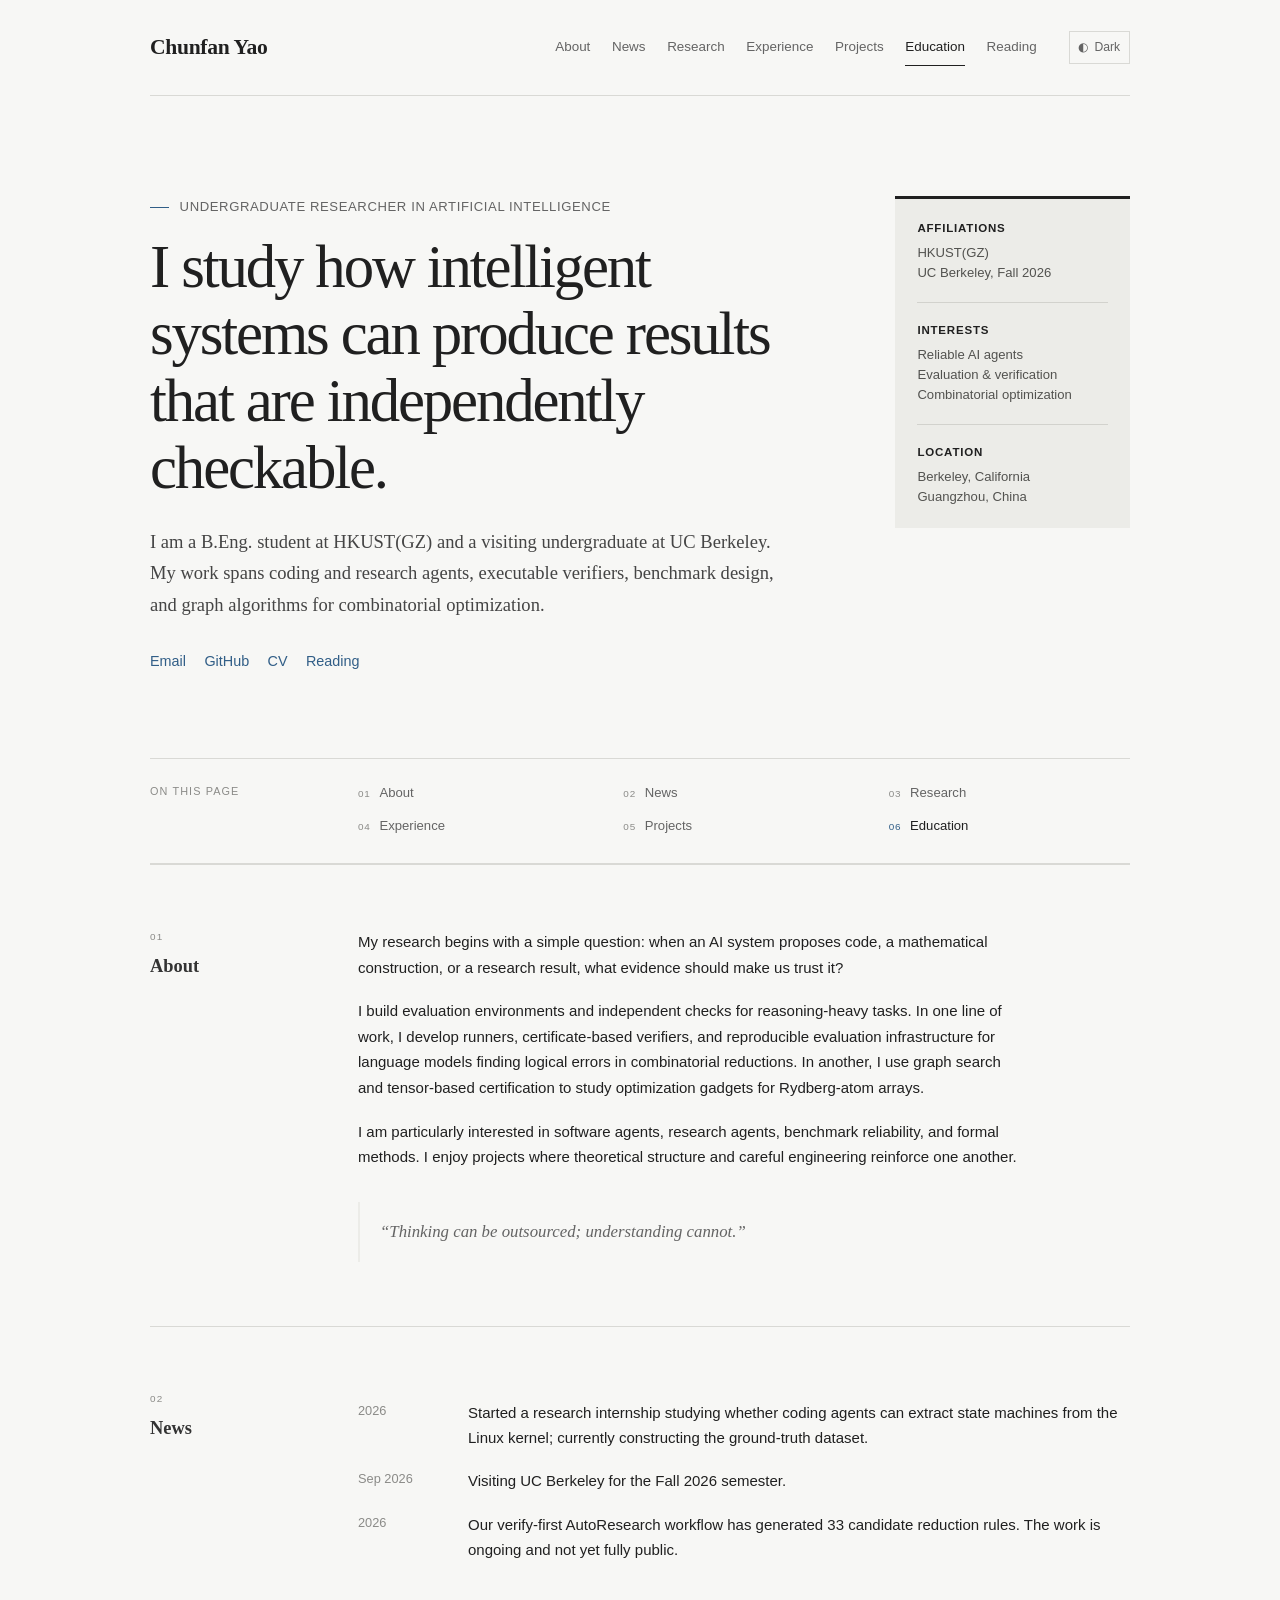
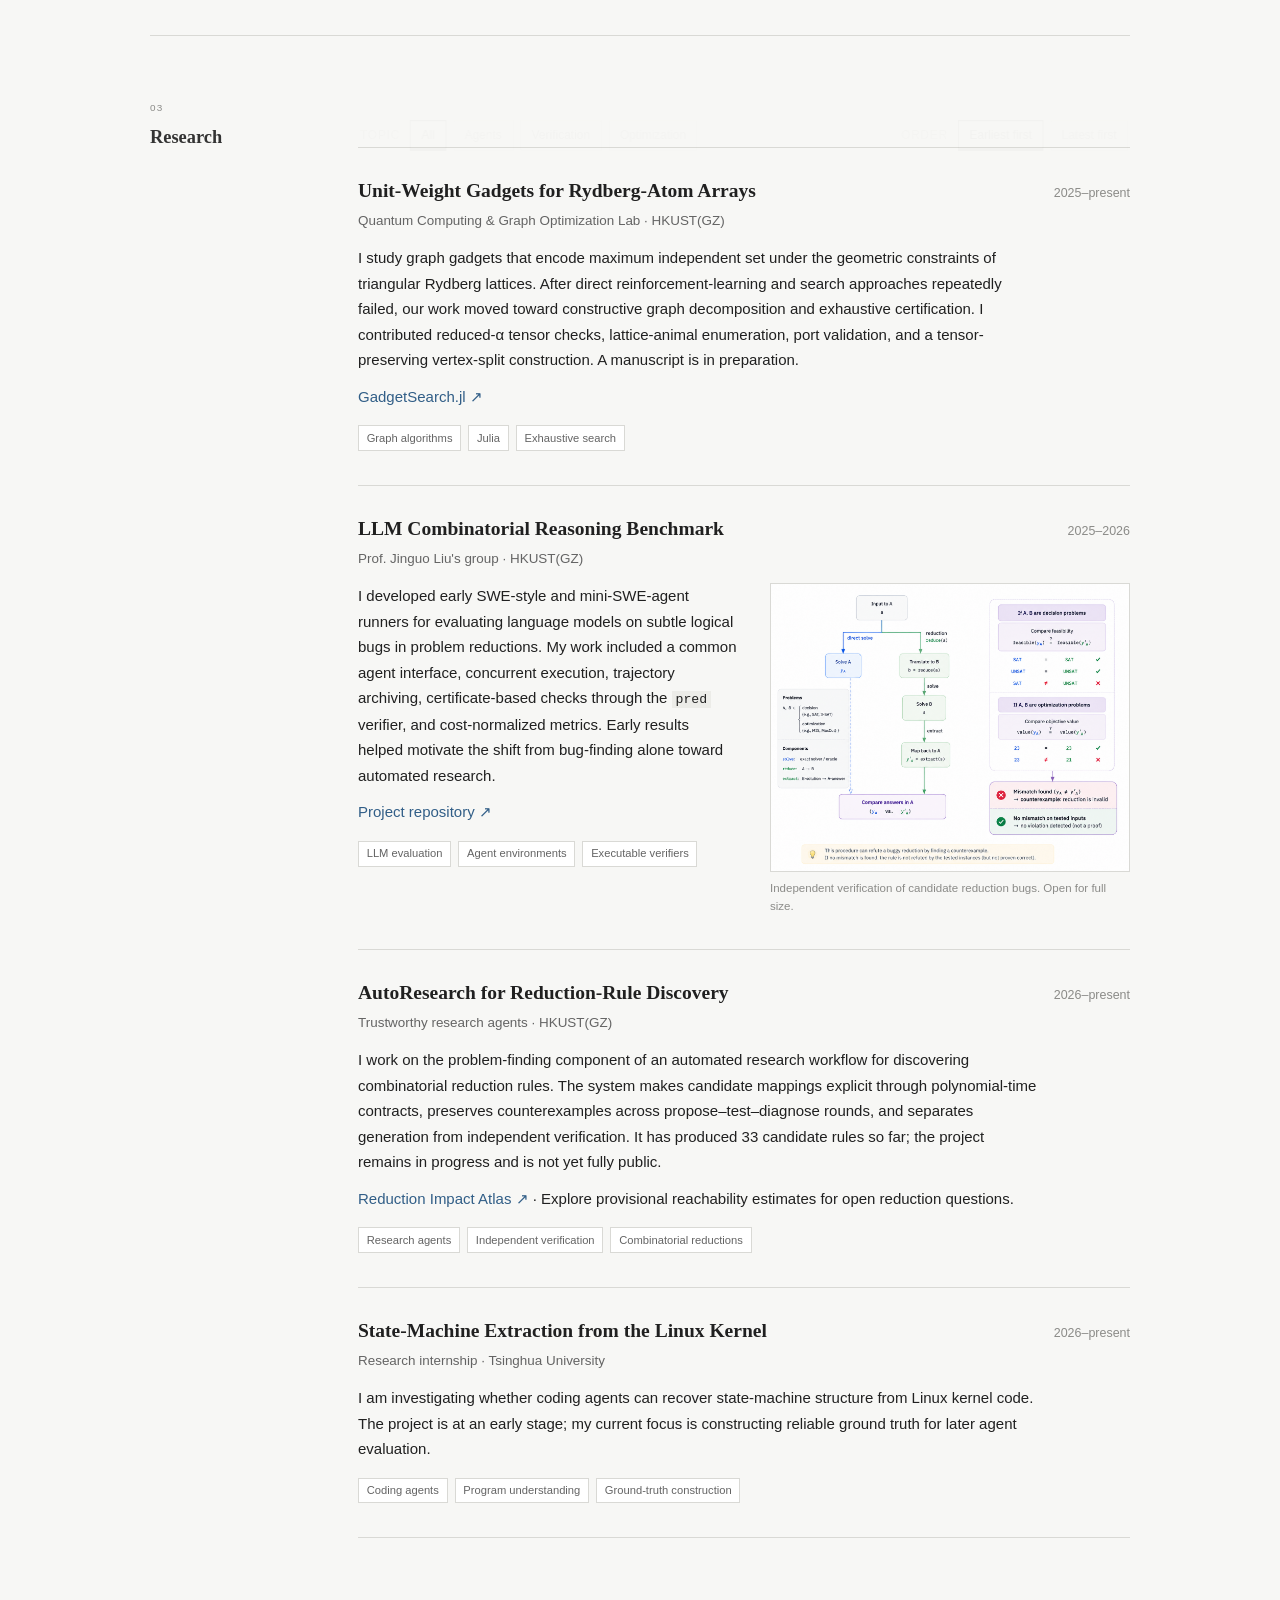
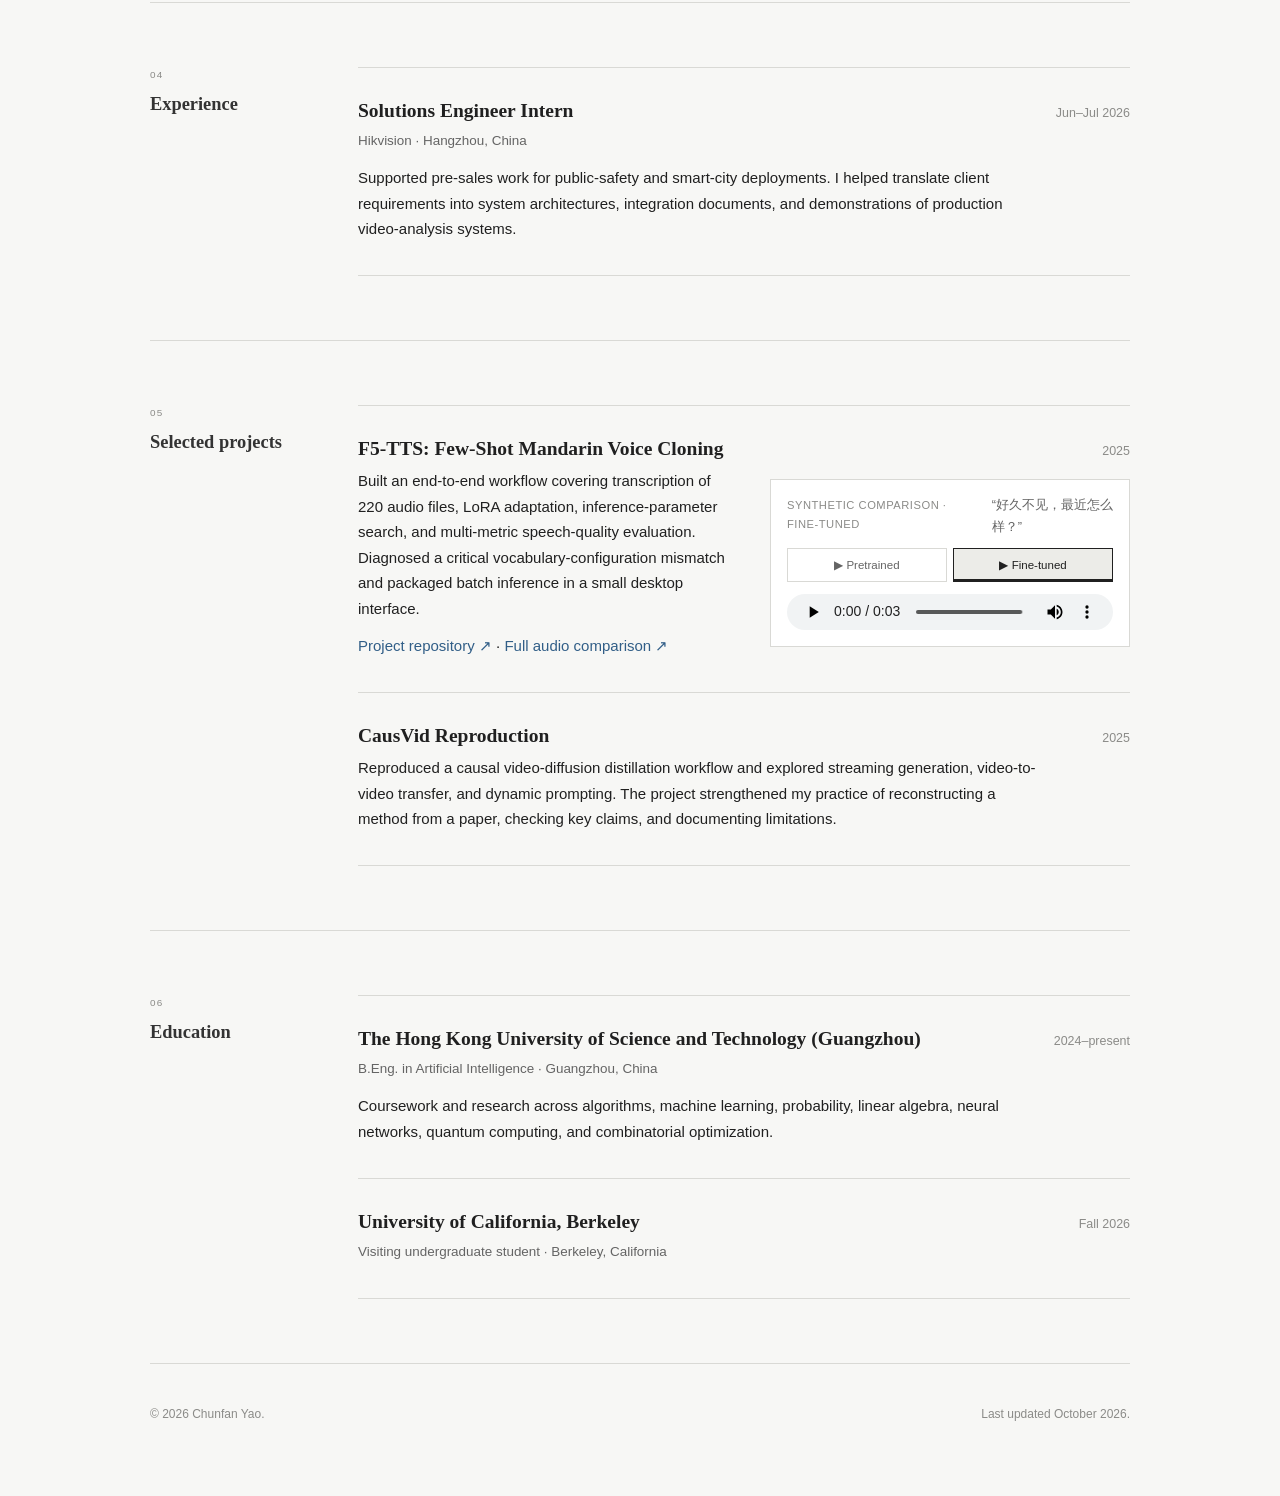
==== commit 45917ac4: "Link Reduction Impact Atlas from research section" ====
--- a/index.html
+++ b/index.html
@@ -122,6 +122,7 @@
             </div>
             <p class="meta">Trustworthy research agents · HKUST(GZ)</p>
             <p>I work on the problem-finding component of an automated research workflow for discovering combinatorial reduction rules. The system makes candidate mappings explicit through polynomial-time contracts, preserves counterexamples across propose–test–diagnose rounds, and separates generation from independent verification. It has produced 33 candidate rules so far; the project remains in progress and is not yet fully public.</p>
+            <p><a class="inline-link" href="https://ferrari-72.github.io/reduction-impact-atlas/?v=2cd3712e" target="_blank" rel="noopener">Reduction Impact Atlas ↗</a> · Explore provisional reachability estimates for open reduction questions.</p>
             <ul class="tags" aria-label="Topics"><li>Research agents</li><li>Independent verification</li><li>Combinatorial reductions</li></ul>
           </article>
 
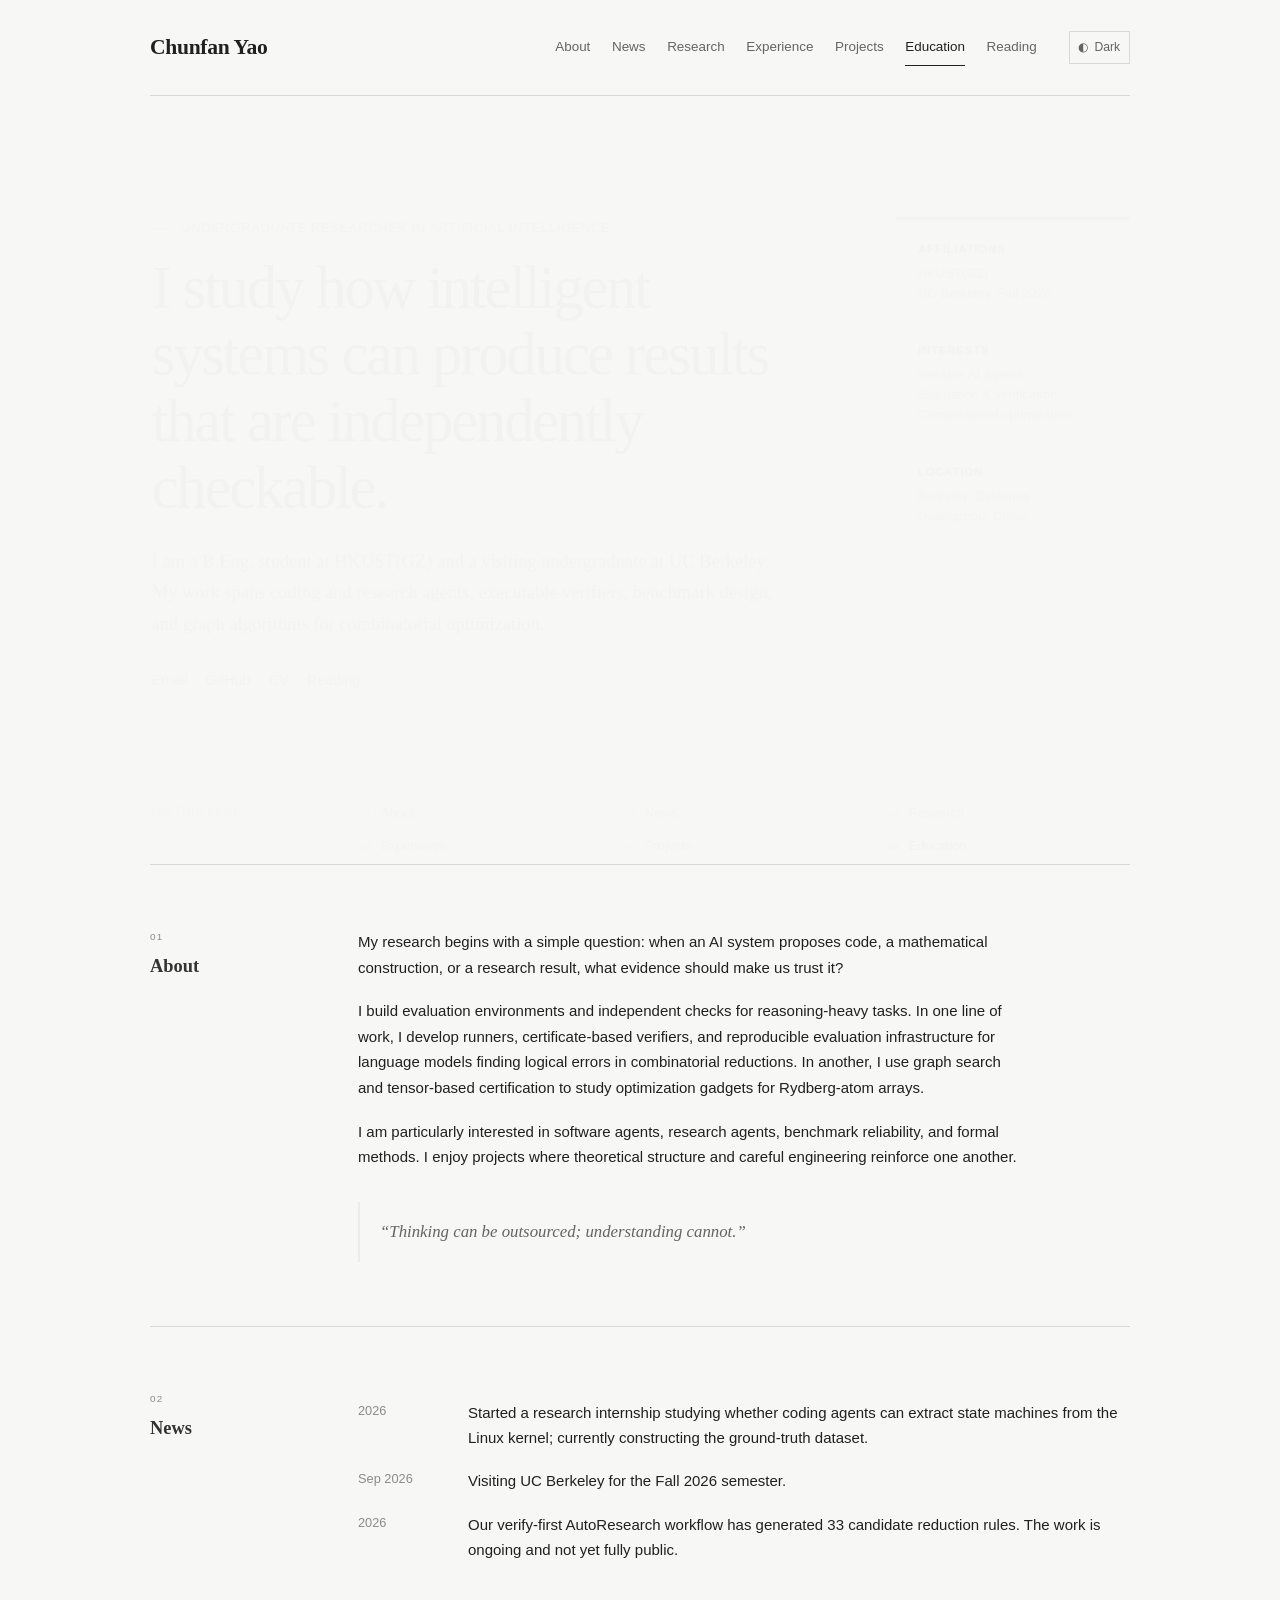
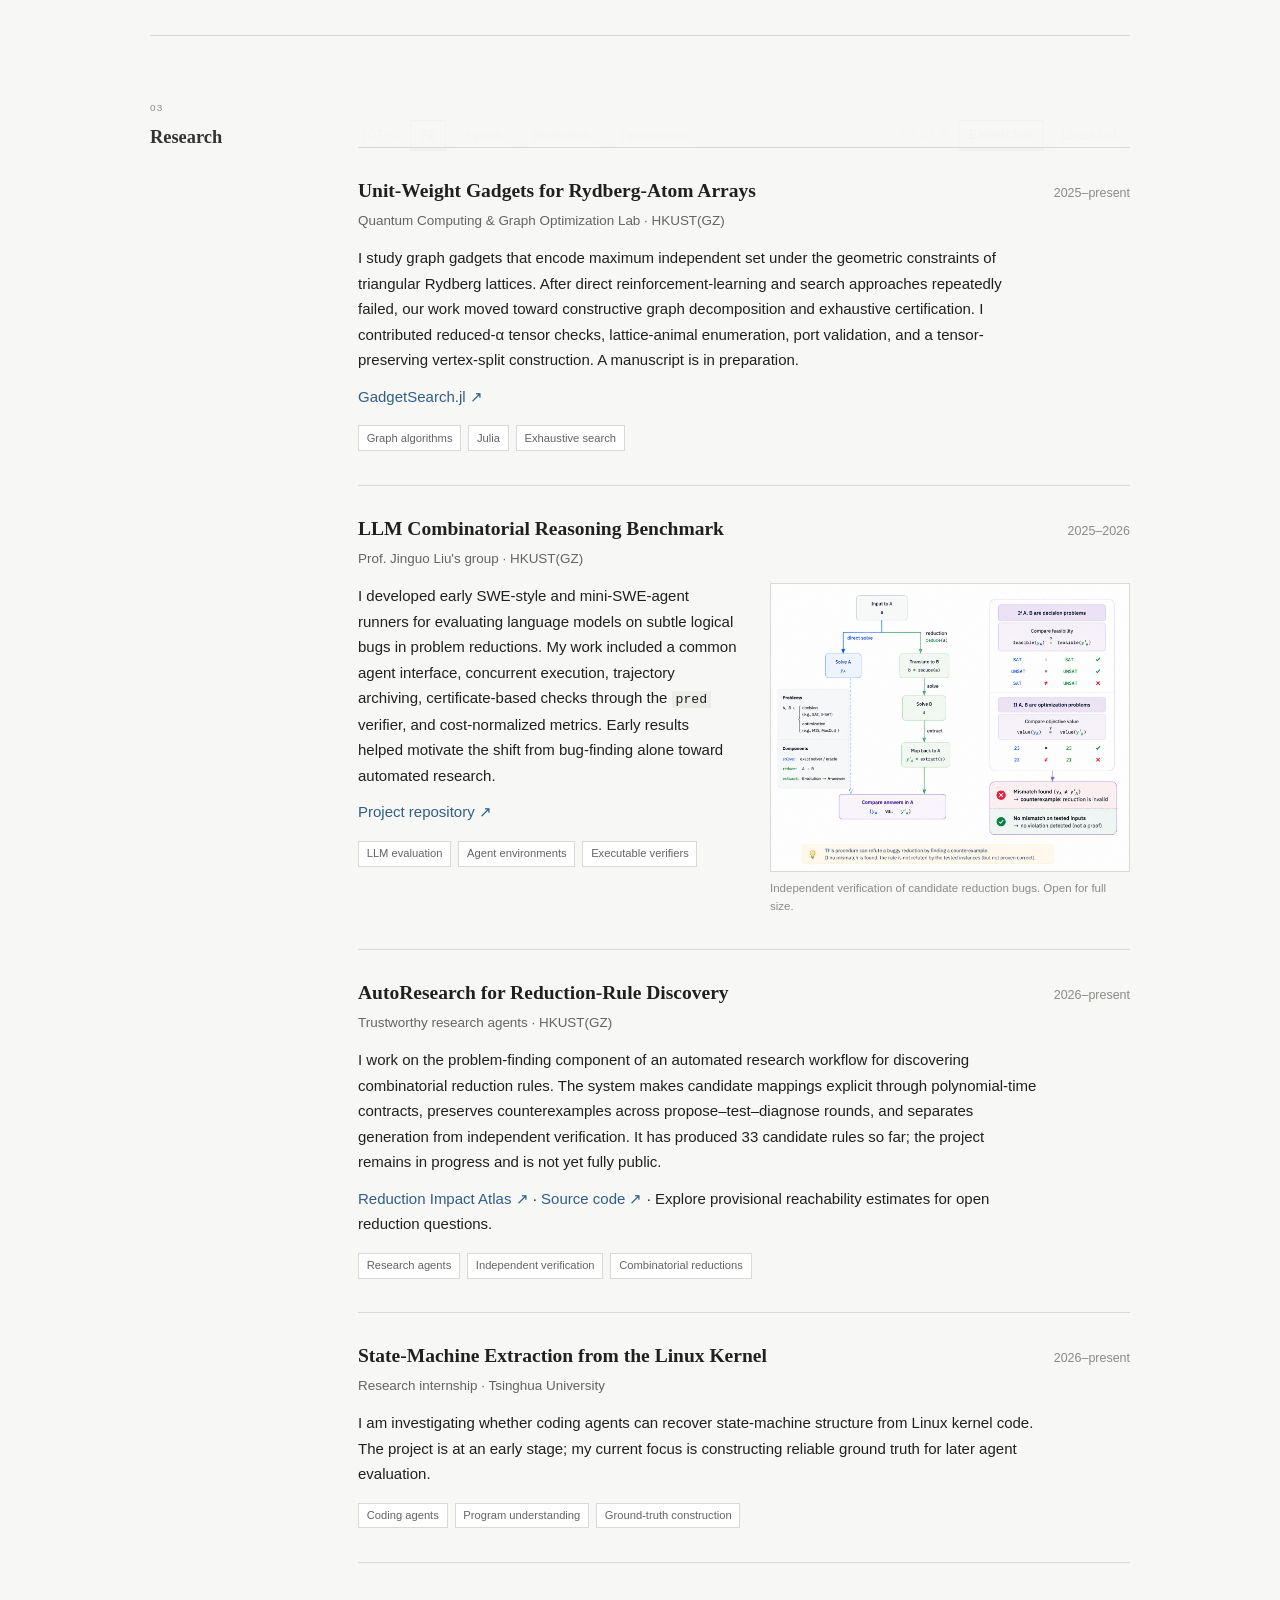
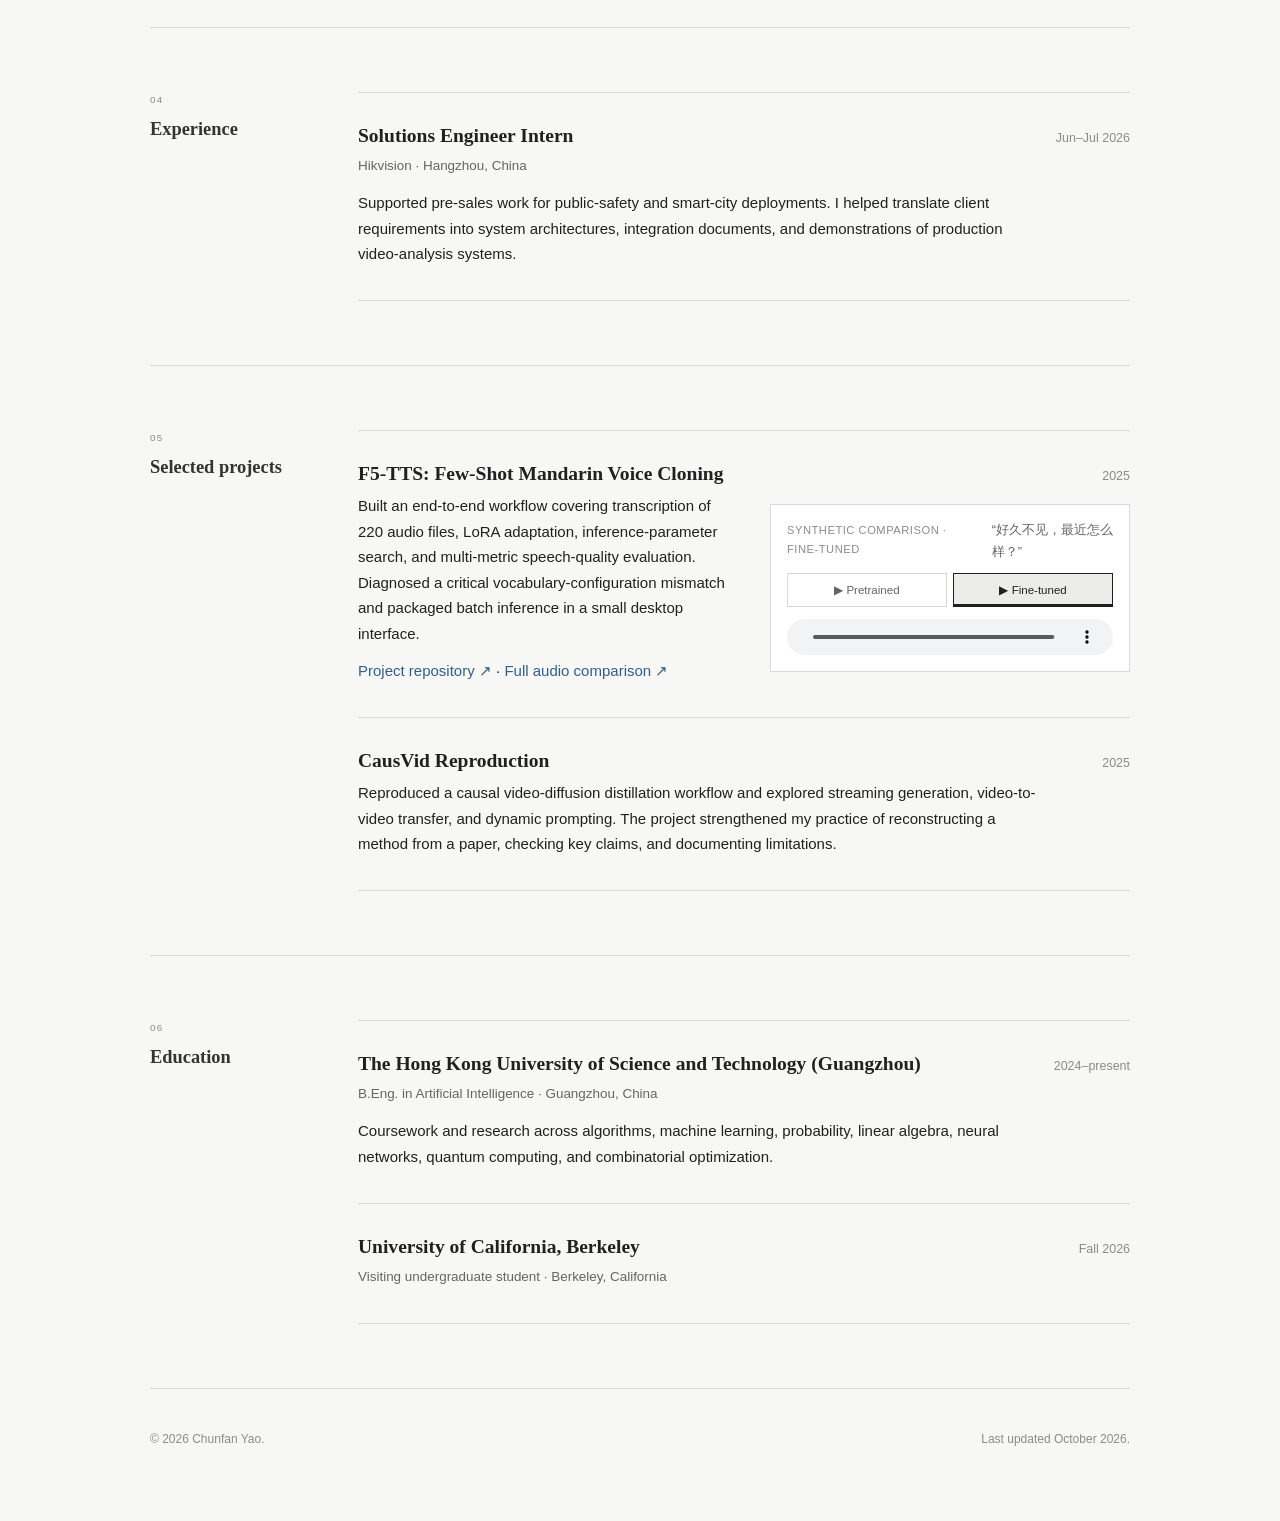
==== commit 629ed27d: "Link Atlas source from homepage" ====
--- a/index.html
+++ b/index.html
@@ -122,7 +122,7 @@
             </div>
             <p class="meta">Trustworthy research agents · HKUST(GZ)</p>
             <p>I work on the problem-finding component of an automated research workflow for discovering combinatorial reduction rules. The system makes candidate mappings explicit through polynomial-time contracts, preserves counterexamples across propose–test–diagnose rounds, and separates generation from independent verification. It has produced 33 candidate rules so far; the project remains in progress and is not yet fully public.</p>
-            <p><a class="inline-link" href="https://ferrari-72.github.io/reduction-impact-atlas/?v=2cd3712e" target="_blank" rel="noopener">Reduction Impact Atlas ↗</a> · Explore provisional reachability estimates for open reduction questions.</p>
+            <p><a class="inline-link" href="https://ferrari-72.github.io/reduction-impact-atlas/?v=2cd3712e" target="_blank" rel="noopener">Reduction Impact Atlas ↗</a> <span aria-hidden="true">·</span> <a class="inline-link" href="https://github.com/Ferrari-72/Ferrari-72.github.io/tree/main/reduction-impact-atlas/source" target="_blank" rel="noopener">Source code ↗</a> · Explore provisional reachability estimates for open reduction questions.</p>
             <ul class="tags" aria-label="Topics"><li>Research agents</li><li>Independent verification</li><li>Combinatorial reductions</li></ul>
           </article>
 
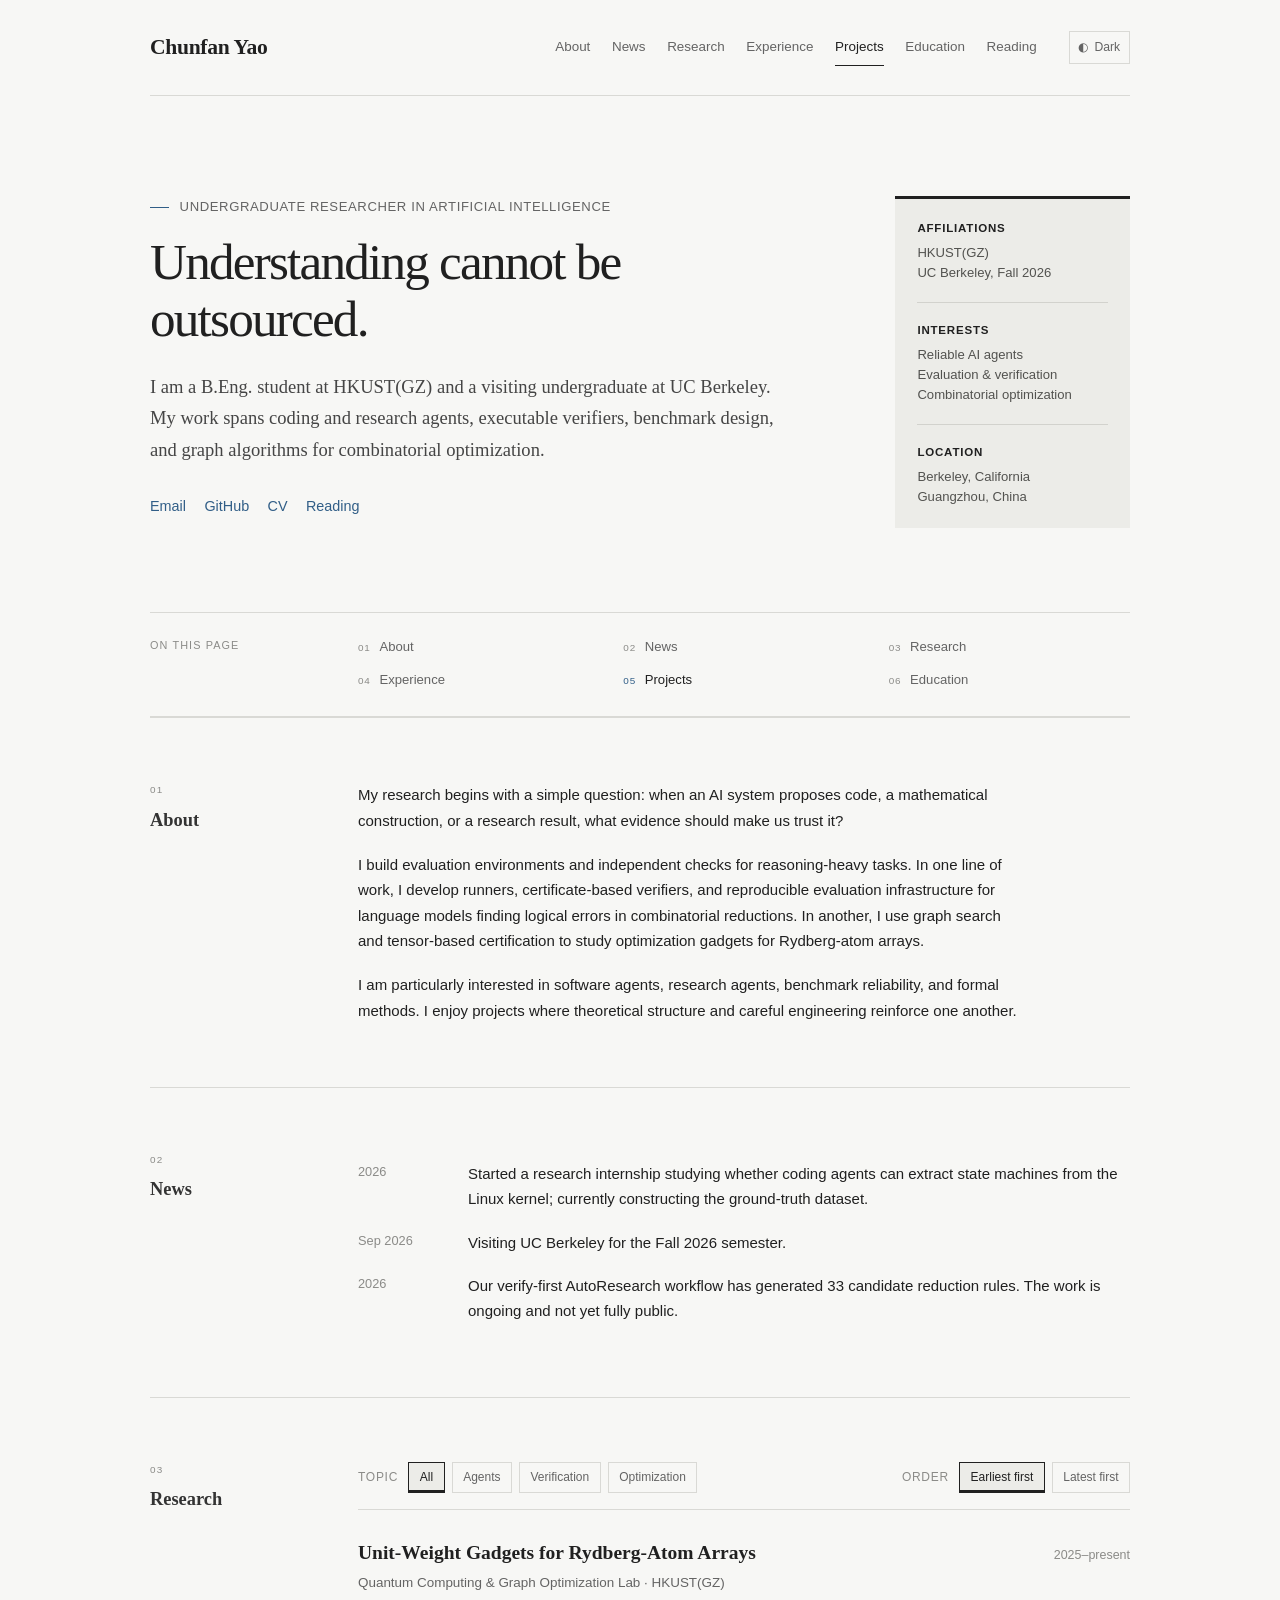
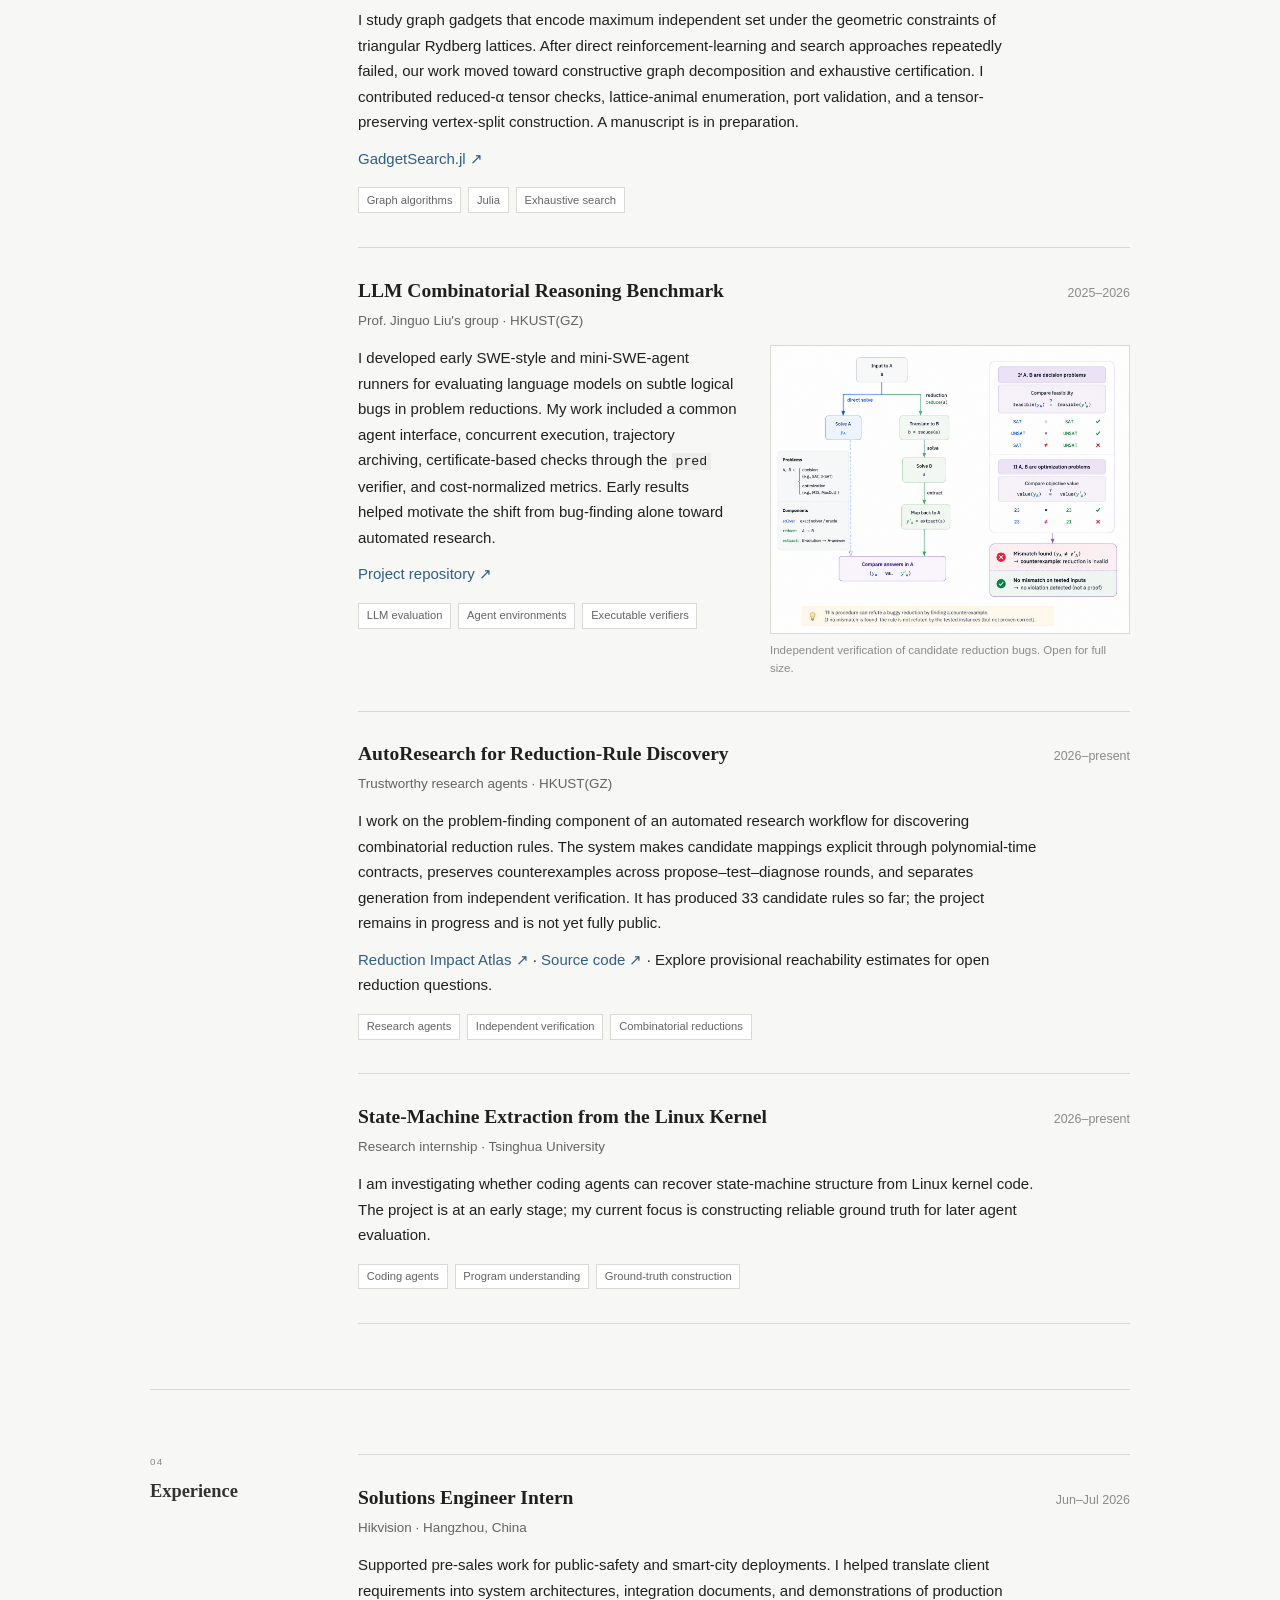
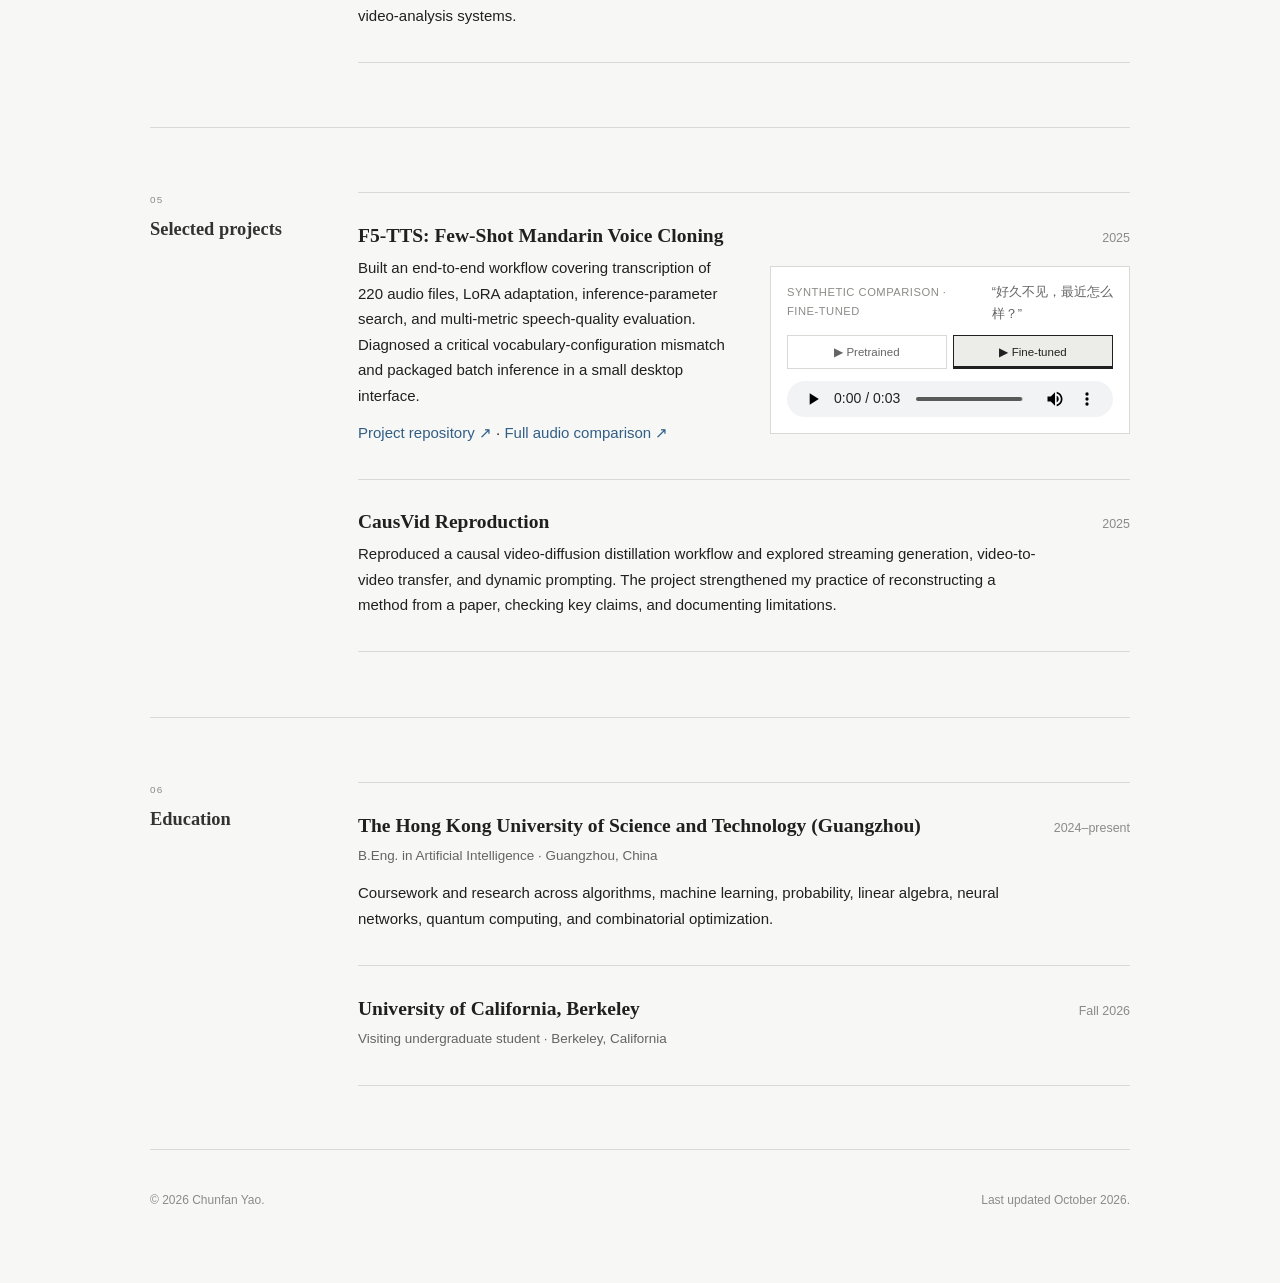
==== commit 12d8e562: "Simplify homepage hero and refresh research CV" ====
--- a/index.html
+++ b/index.html
@@ -6,7 +6,7 @@
   <meta name="description" content="Chunfan Yao is an undergraduate researcher working on reliable AI agents, executable verification, and combinatorial optimization.">
   <meta name="theme-color" content="#f7f7f5">
   <title>Chunfan Yao</title>
-  <link rel="stylesheet" href="style.css?v=20261008-3">
+  <link rel="stylesheet" href="style.css?v=20261021-1">
 </head>
 <body>
   <a class="skip-link" href="#main">Skip to content</a>
@@ -35,7 +35,7 @@
       <section class="intro" id="top">
         <div class="intro-copy">
           <p class="role">Undergraduate researcher in artificial intelligence</p>
-          <h1>I study how intelligent systems can produce results that are independently checkable.</h1>
+          <h1>Understanding cannot be outsourced.</h1>
           <p class="lede">I am a B.Eng. student at HKUST(GZ) and a visiting undergraduate at UC Berkeley. My work spans coding and research agents, executable verifiers, benchmark design, and graph algorithms for combinatorial optimization.</p>
 
           <div class="links" aria-label="Contact and profile links">
@@ -80,9 +80,6 @@
           <p>My research begins with a simple question: when an AI system proposes code, a mathematical construction, or a research result, what evidence should make us trust it?</p>
           <p>I build evaluation environments and independent checks for reasoning-heavy tasks. In one line of work, I develop runners, certificate-based verifiers, and reproducible evaluation infrastructure for language models finding logical errors in combinatorial reductions. In another, I use graph search and tensor-based certification to study optimization gadgets for Rydberg-atom arrays.</p>
           <p>I am particularly interested in software agents, research agents, benchmark reliability, and formal methods. I enjoy projects where theoretical structure and careful engineering reinforce one another.</p>
-          <blockquote class="personal-quote">
-            <p>“Thinking can be outsourced; understanding cannot.”</p>
-          </blockquote>
         </div>
       </section>
 
--- a/style.css
+++ b/style.css
@@ -225,6 +225,10 @@
   line-height: 1.1;
 }
 
+.intro h1 {
+  font-size: clamp(2.25rem, 4vw, 3.25rem);
+}
+
 .lede {
   max-width: 650px;
   color: #454545;
@@ -367,19 +371,6 @@
 }
 
 .prose p:last-child { margin-bottom: 0; }
-
-.personal-quote {
-  max-width: 660px;
-  margin: 2rem 0 0;
-  padding: 1rem 0 1rem 1.25rem;
-  border-left: 2px solid var(--accent);
-  color: var(--muted);
-  font-family: var(--serif);
-  font-size: 1.05rem;
-  font-style: italic;
-}
-
-.personal-quote p { margin: 0; }
 
 .news-list {
   margin: 0;
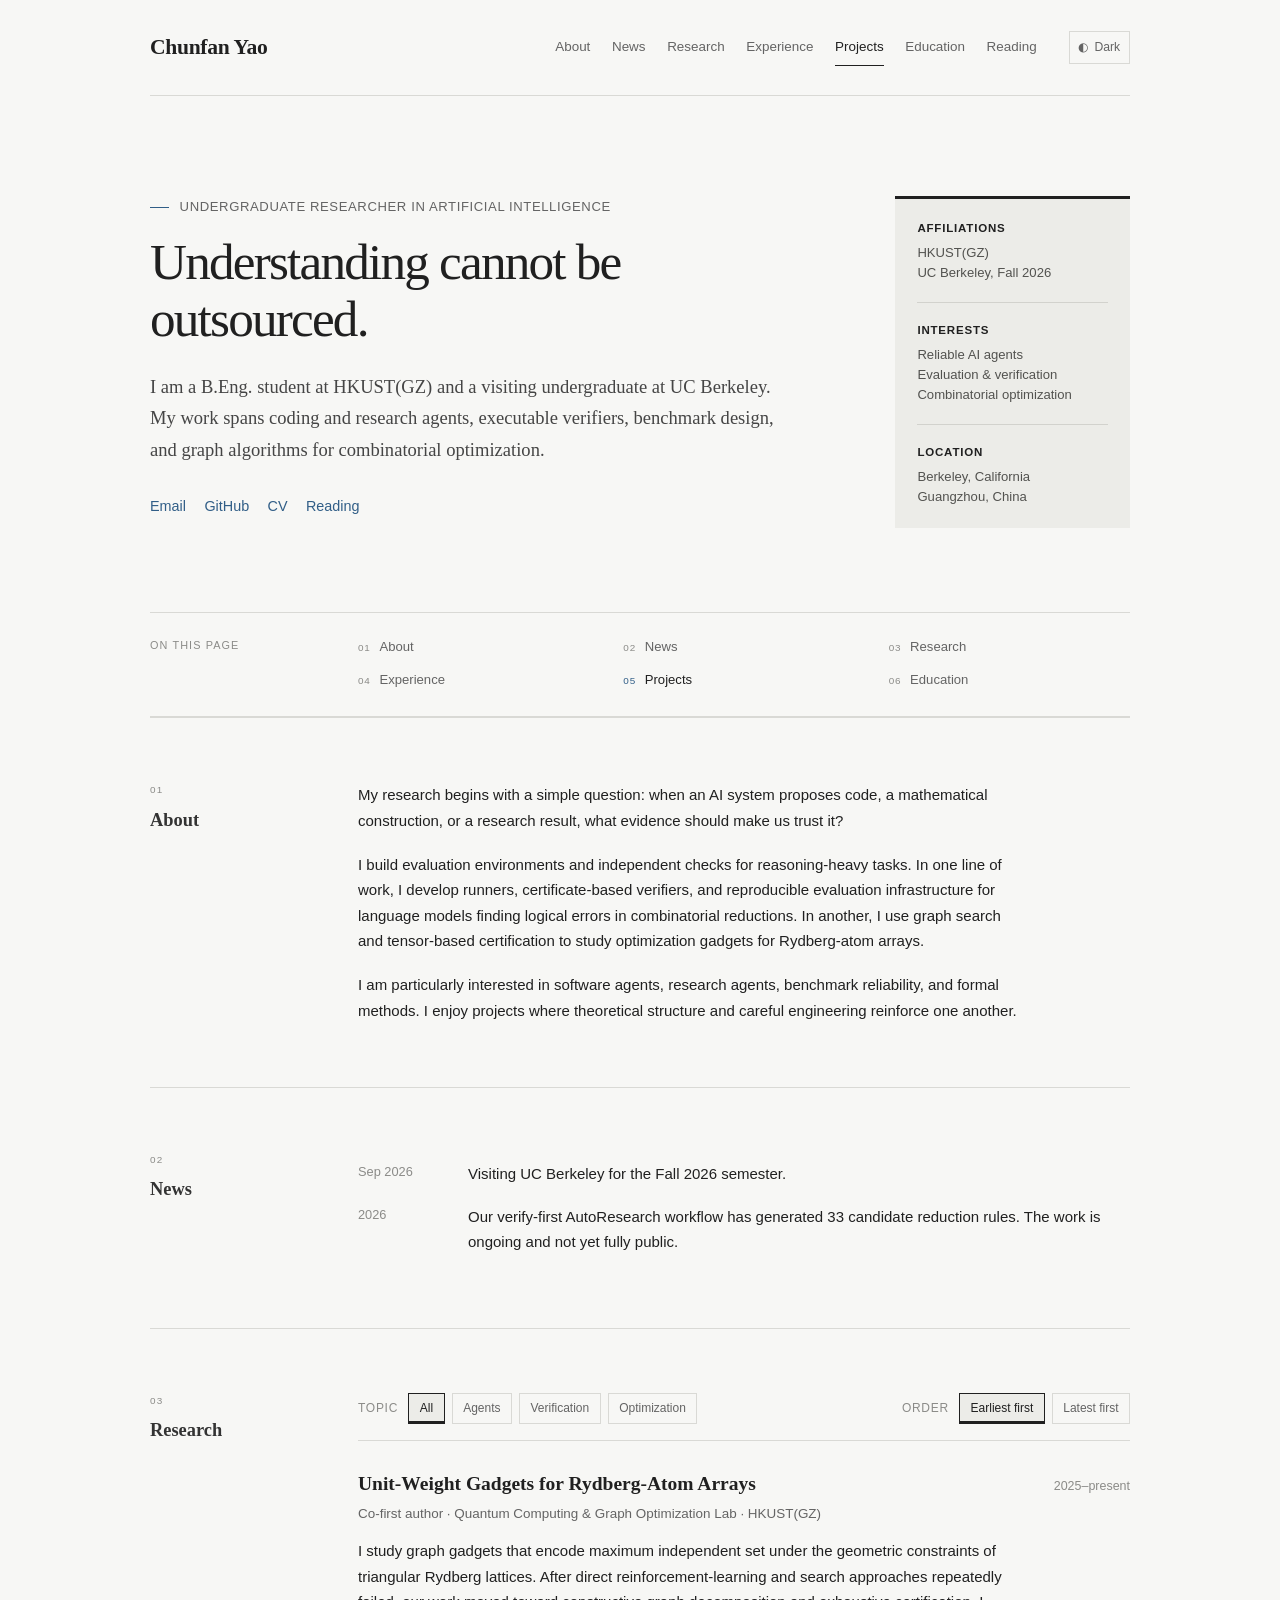
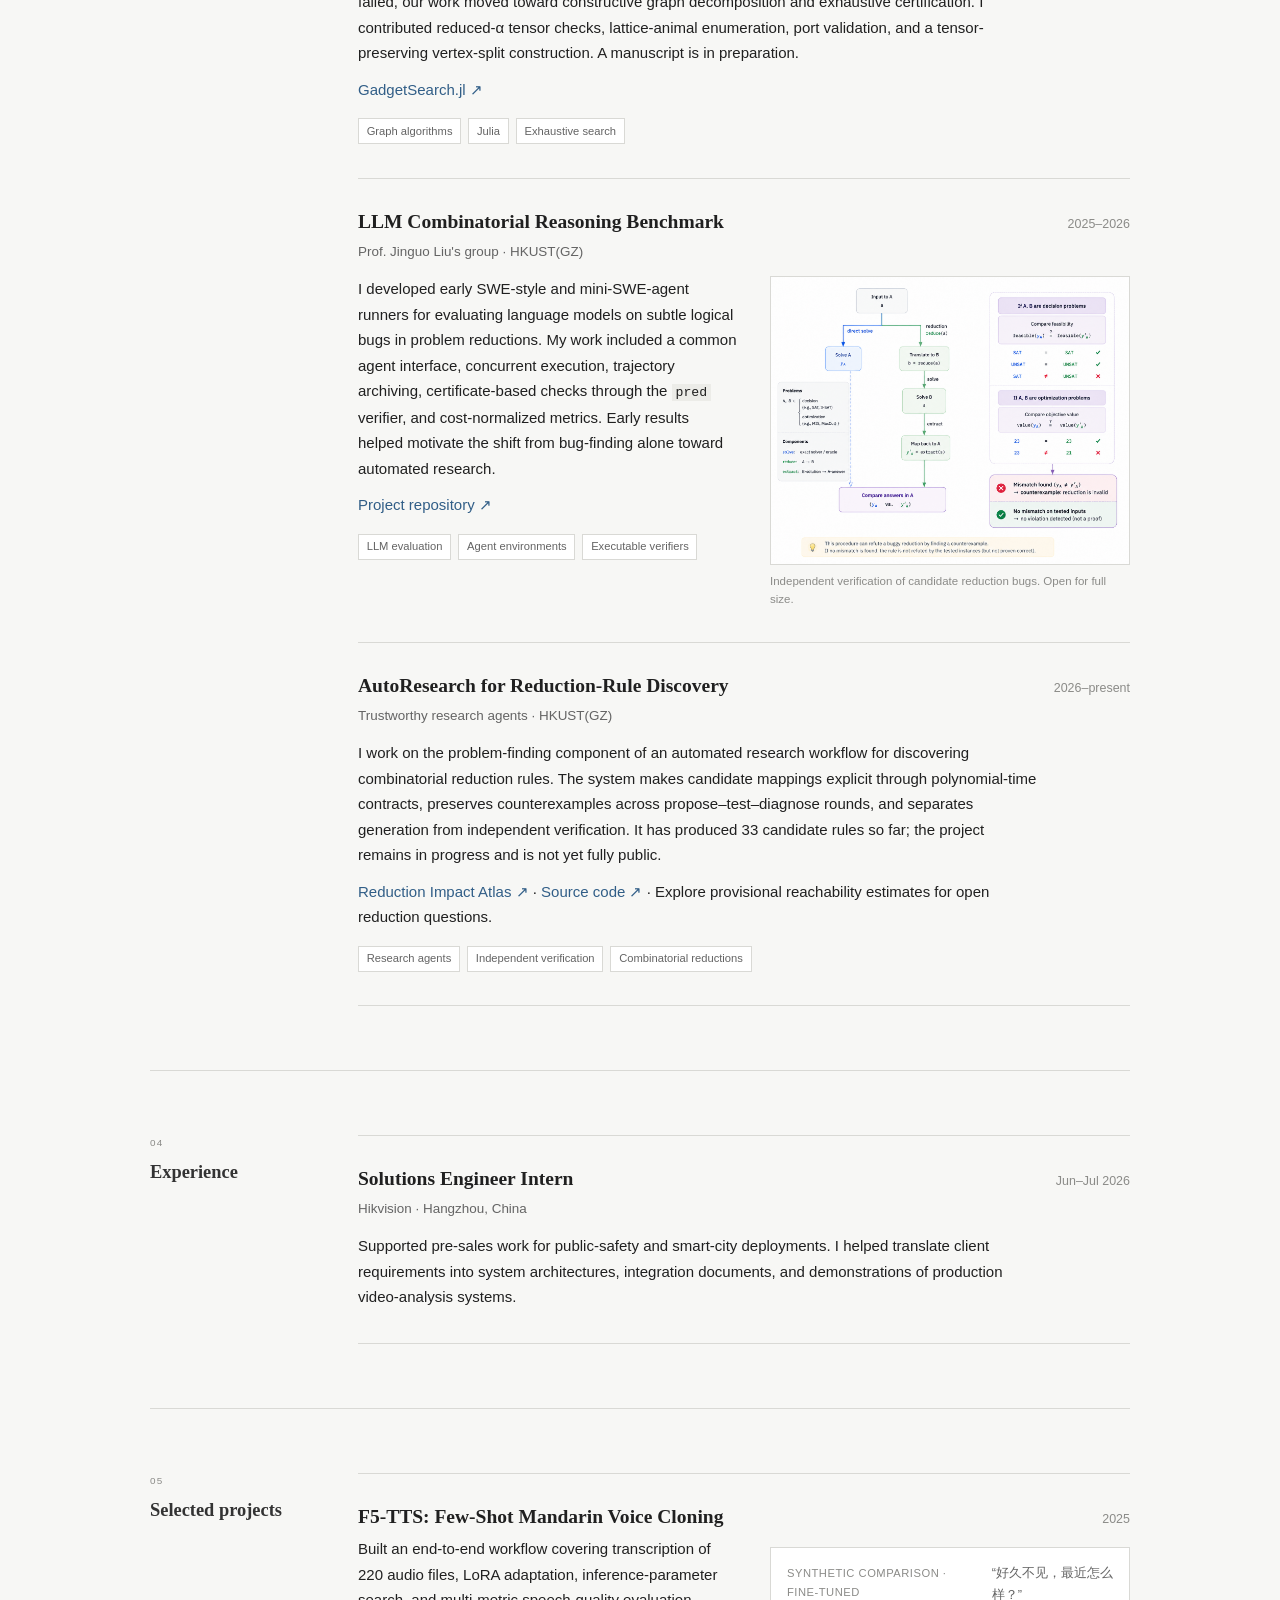
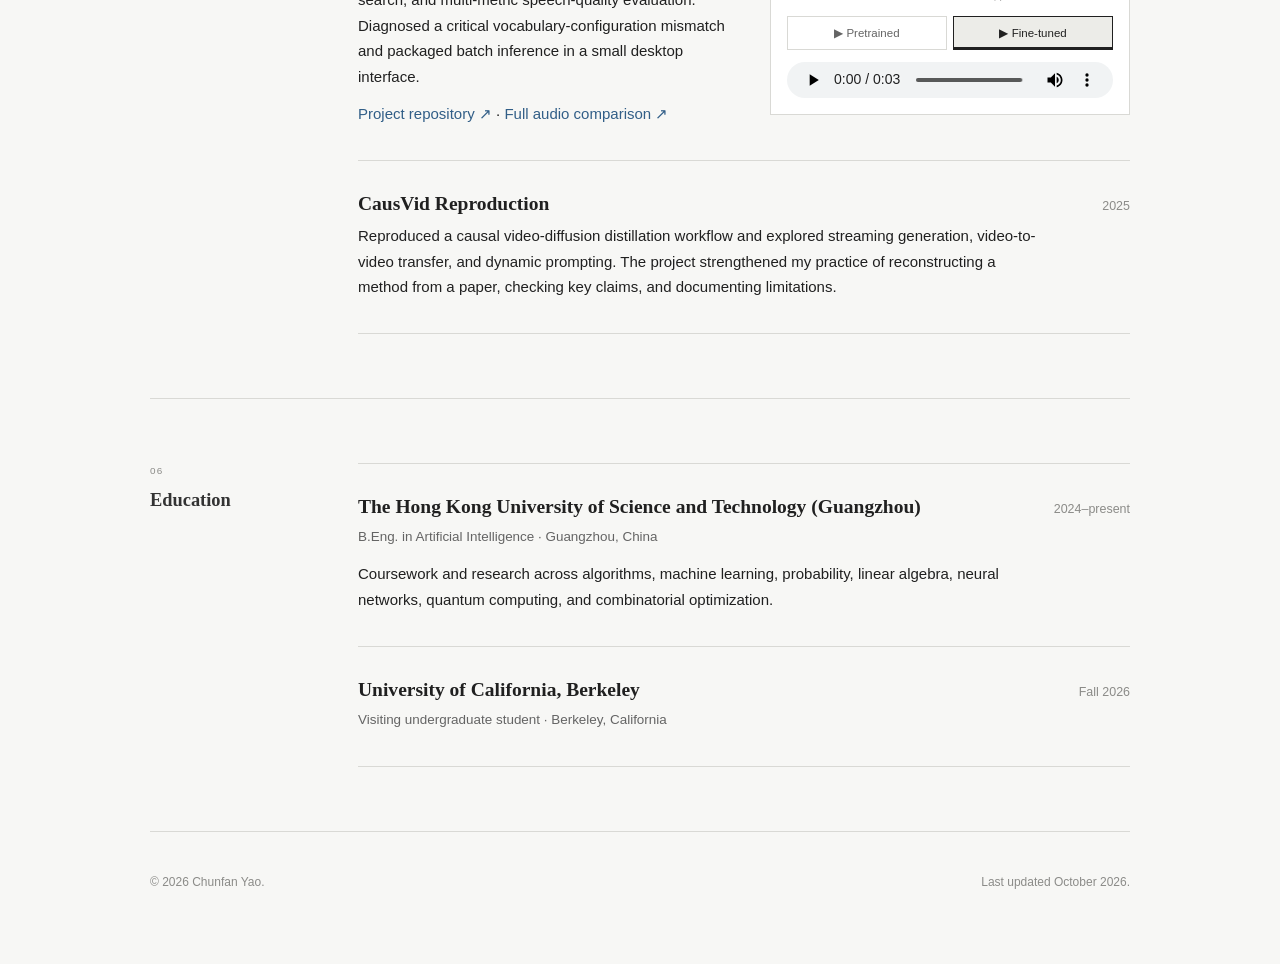
==== commit 9eb9866c: "Remove preliminary internship and highlight co-first authorship" ====
--- a/index.html
+++ b/index.html
@@ -87,7 +87,6 @@
         <div class="section-label"><h2>News</h2></div>
         <div class="section-content">
           <ol class="news-list">
-            <li><time datetime="2026">2026</time><span>Started a research internship studying whether coding agents can extract state machines from the Linux kernel; currently constructing the ground-truth dataset.</span></li>
             <li><time datetime="2026-09">Sep 2026</time><span>Visiting UC Berkeley for the Fall 2026 semester.</span></li>
             <li><time datetime="2026">2026</time><span>Our verify-first AutoResearch workflow has generated 33 candidate reduction rules. The work is ongoing and not yet fully public.</span></li>
           </ol>
@@ -149,21 +148,12 @@
               <h3>Unit-Weight Gadgets for Rydberg-Atom Arrays</h3>
               <span>2025–present</span>
             </div>
-            <p class="meta">Quantum Computing &amp; Graph Optimization Lab · HKUST(GZ)</p>
+            <p class="meta">Co-first author · Quantum Computing &amp; Graph Optimization Lab · HKUST(GZ)</p>
             <p>I study graph gadgets that encode maximum independent set under the geometric constraints of triangular Rydberg lattices. After direct reinforcement-learning and search approaches repeatedly failed, our work moved toward constructive graph decomposition and exhaustive certification. I contributed reduced-α tensor checks, lattice-animal enumeration, port validation, and a tensor-preserving vertex-split construction. A manuscript is in preparation.</p>
             <p><a class="inline-link" href="https://github.com/isPANN/GadgetSearch.jl" target="_blank" rel="noopener">GadgetSearch.jl ↗</a></p>
             <ul class="tags" aria-label="Topics"><li>Graph algorithms</li><li>Julia</li><li>Exhaustive search</li></ul>
           </article>
 
-          <article class="entry" data-topics="agents" data-sequence="4">
-            <div class="entry-heading">
-              <h3>State-Machine Extraction from the Linux Kernel</h3>
-              <span>2026–present</span>
-            </div>
-            <p class="meta">Research internship · Tsinghua University</p>
-            <p>I am investigating whether coding agents can recover state-machine structure from Linux kernel code. The project is at an early stage; my current focus is constructing reliable ground truth for later agent evaluation.</p>
-            <ul class="tags" aria-label="Topics"><li>Coding agents</li><li>Program understanding</li><li>Ground-truth construction</li></ul>
-          </article>
           </div>
         </div>
       </section>
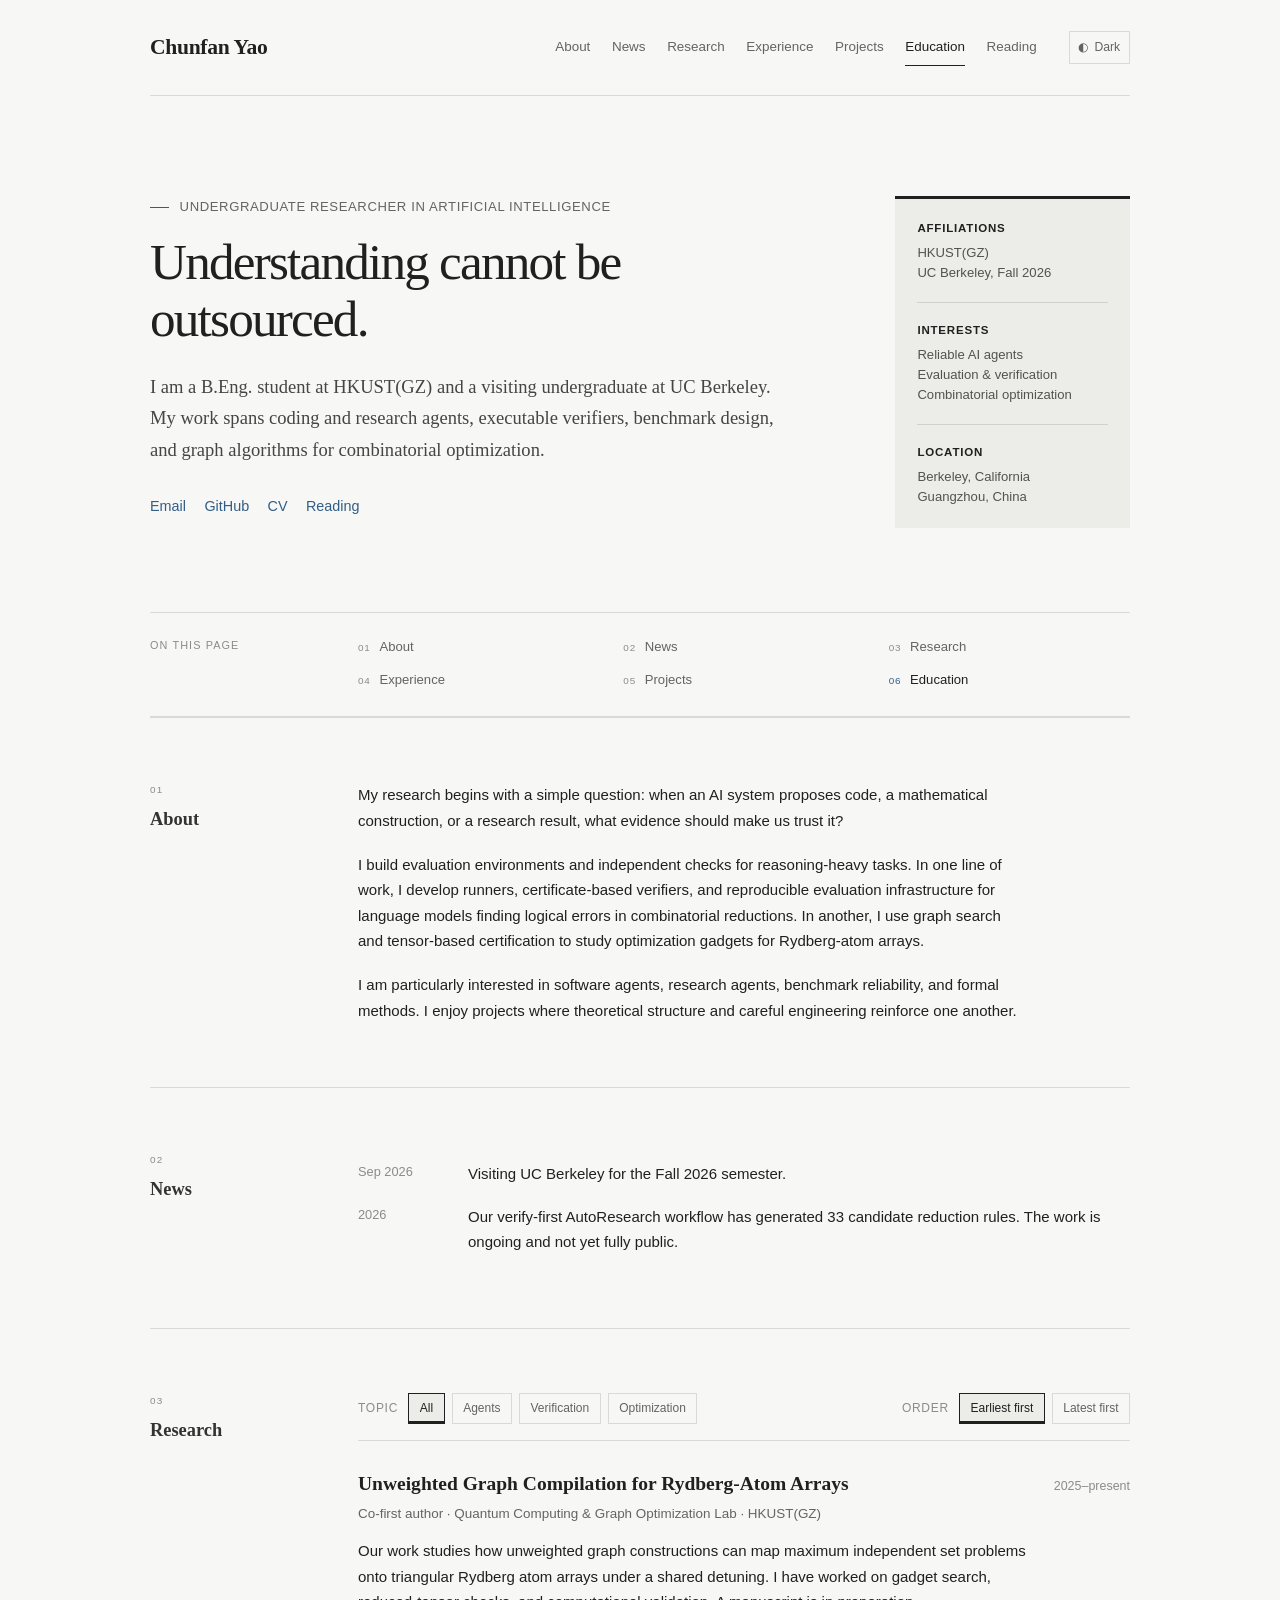
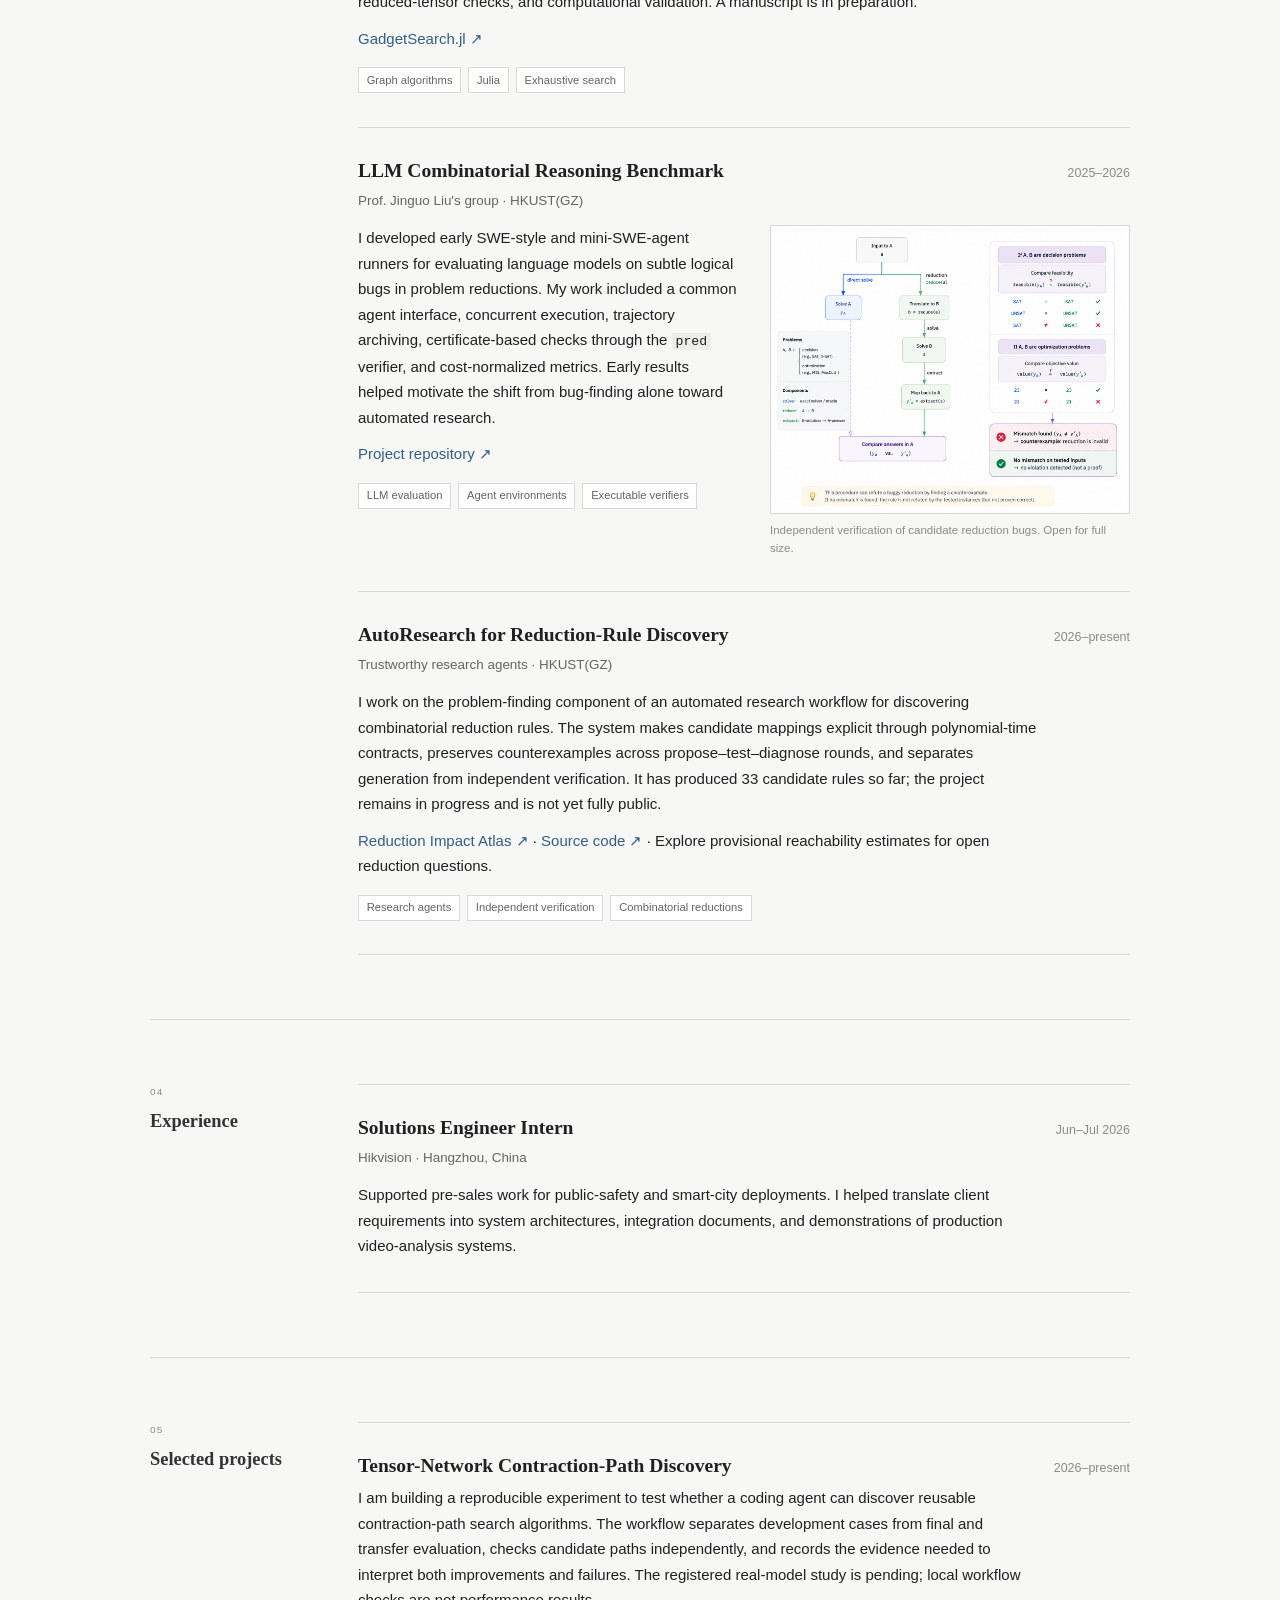
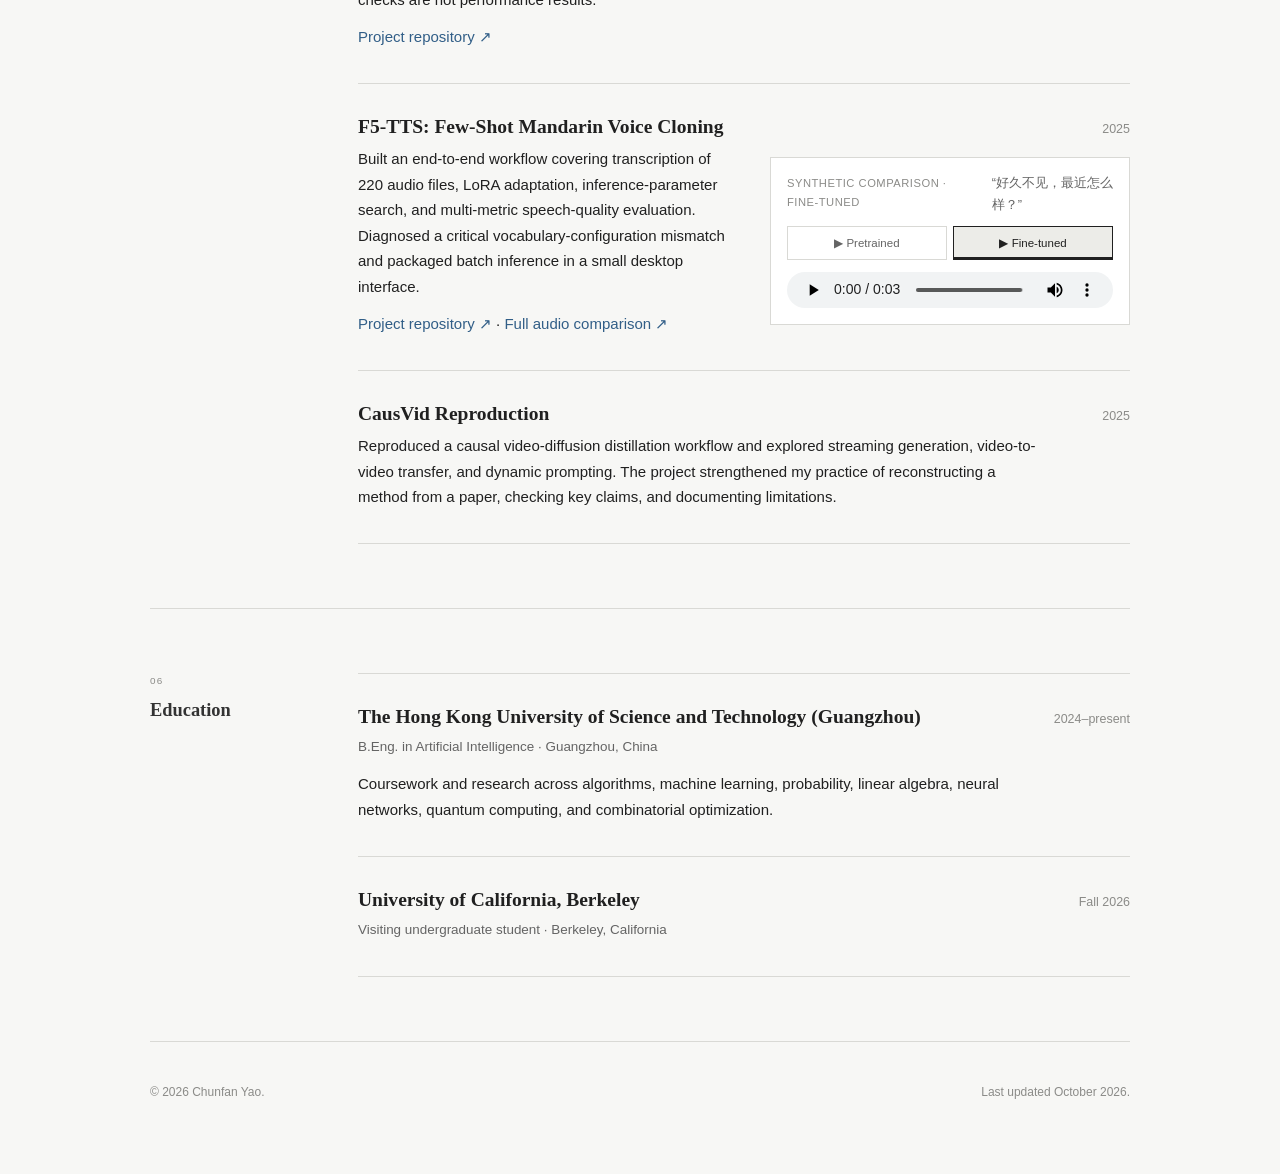
==== commit 2cf0b849: "Add tensor-network project and update Rydberg research summary" ====
--- a/index.html
+++ b/index.html
@@ -145,11 +145,11 @@
 
           <article class="entry" data-topics="verification optimization" data-sequence="1">
             <div class="entry-heading">
-              <h3>Unit-Weight Gadgets for Rydberg-Atom Arrays</h3>
+              <h3>Unweighted Graph Compilation for Rydberg-Atom Arrays</h3>
               <span>2025–present</span>
             </div>
             <p class="meta">Co-first author · Quantum Computing &amp; Graph Optimization Lab · HKUST(GZ)</p>
-            <p>I study graph gadgets that encode maximum independent set under the geometric constraints of triangular Rydberg lattices. After direct reinforcement-learning and search approaches repeatedly failed, our work moved toward constructive graph decomposition and exhaustive certification. I contributed reduced-α tensor checks, lattice-animal enumeration, port validation, and a tensor-preserving vertex-split construction. A manuscript is in preparation.</p>
+            <p>Our work studies how unweighted graph constructions can map maximum independent set problems onto triangular Rydberg atom arrays under a shared detuning. I have worked on gadget search, reduced-tensor checks, and computational validation. A manuscript is in preparation.</p>
             <p><a class="inline-link" href="https://github.com/isPANN/GadgetSearch.jl" target="_blank" rel="noopener">GadgetSearch.jl ↗</a></p>
             <ul class="tags" aria-label="Topics"><li>Graph algorithms</li><li>Julia</li><li>Exhaustive search</li></ul>
           </article>
@@ -175,6 +175,11 @@
       <section id="projects">
         <div class="section-label"><h2>Selected projects</h2></div>
         <div class="section-content entries compact">
+          <article class="entry">
+            <div class="entry-heading"><h3>Tensor-Network Contraction-Path Discovery</h3><span>2026–present</span></div>
+            <p>I am building a reproducible experiment to test whether a coding agent can discover reusable contraction-path search algorithms. The workflow separates development cases from final and transfer evaluation, checks candidate paths independently, and records the evidence needed to interpret both improvements and failures. The registered real-model study is pending; local workflow checks are not performance results.</p>
+            <p><a class="inline-link" href="https://github.com/Ferrari-72/agent-for-R" target="_blank" rel="noopener">Project repository ↗</a></p>
+          </article>
           <article class="entry">
             <div class="entry-heading"><h3>F5-TTS: Few-Shot Mandarin Voice Cloning</h3><span>2025</span></div>
             <div class="entry-layout entry-layout--audio">
